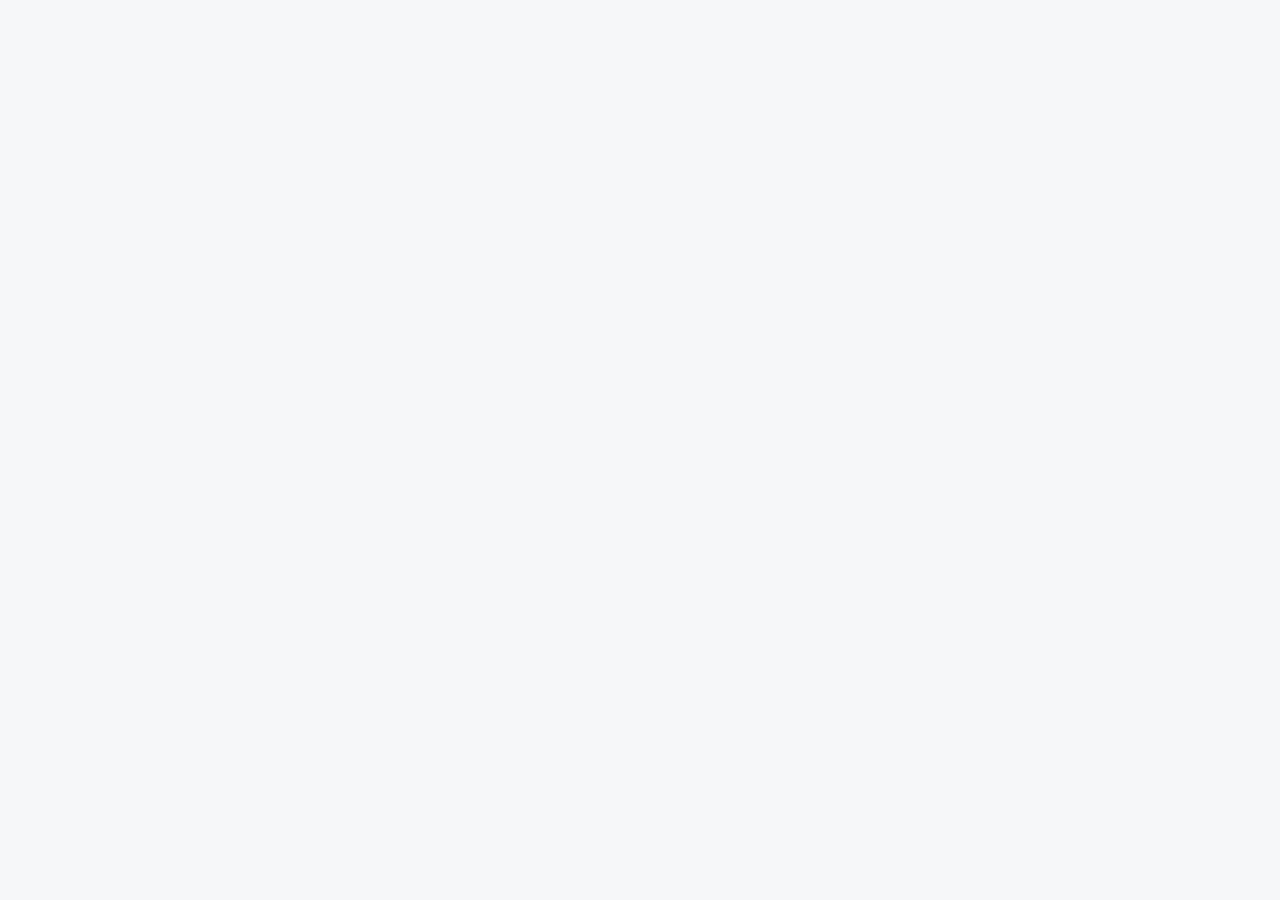
==== index.html @ e3703814 "first commit" ====
<!DOCTYPE html>
<html lang="en">
<head>
<meta charset="UTF-8" />
<meta name="viewport" content="width=device-width, initial-scale=1.0" />
<title>O11Y Command — SRE Control Center</title>
<link rel="preconnect" href="https://fonts.googleapis.com" />
<link rel="preconnect" href="https://fonts.gstatic.com" crossorigin />
<link href="https://fonts.googleapis.com/css2?family=Onest:wght@400;500;600;700;800&family=JetBrains+Mono:wght@400;500;600&display=swap" rel="stylesheet" />
<link rel="stylesheet" href="styles.css" />
</head>
<body>
<div id="root"></div>

<script src="https://unpkg.com/react@18.3.1/umd/react.development.js" integrity="sha384-hD6/rw4ppMLGNu3tX5cjIb+uRZ7UkRJ6BPkLpg4hAu/6onKUg4lLsHAs9EBPT82L" crossorigin="anonymous"></script>
<script src="https://unpkg.com/react-dom@18.3.1/umd/react-dom.development.js" integrity="sha384-u6aeetuaXnQ38mYT8rp6sbXaQe3NL9t+IBXmnYxwkUI2Hw4bsp2Wvmx4yRQF1uAm" crossorigin="anonymous"></script>
<script src="https://unpkg.com/@babel/standalone@7.29.0/babel.min.js" integrity="sha384-m08KidiNqLdpJqLq95G/LEi8Qvjl/xUYll3QILypMoQ65QorJ9Lvtp2RXYGBFj1y" crossorigin="anonymous"></script>

<!-- data (plain global) -->
<script src="data.js"></script>

<!-- primitives -->
<script type="text/babel" src="tweaks-panel.jsx"></script>
<script type="text/babel" src="icons.jsx"></script>
<script type="text/babel" src="components.jsx"></script>
<script type="text/babel" src="ai.jsx"></script>
<script type="text/babel" src="copilot.jsx"></script>
<script type="text/babel" src="rca.jsx"></script>

<!-- screens -->
<script type="text/babel" src="screens/overview.jsx"></script>
<script type="text/babel" src="screens/alerts.jsx"></script>
<script type="text/babel" src="screens/incident.jsx"></script>
<script type="text/babel" src="screens/metrics.jsx"></script>
<script type="text/babel" src="screens/jira.jsx"></script>
<script type="text/babel" src="screens/oncall.jsx"></script>
<script type="text/babel" src="screens/changes.jsx"></script>

<!-- app shell (mounts last) -->
<script type="text/babel" src="app.jsx"></script>
</body>
</html>
---- styles.css ----
/* ============================================================
   O11Y Command — design tokens & base styles
   Modern SaaS · light-first with dark mode · indigo accent
   ============================================================ */

:root {
  /* accent (overridable by tweaks via --accent) — soft/ink derive from it */
  --accent: #6366f1;
  --accent-soft: color-mix(in oklab, var(--accent) 13%, var(--surface));
  --accent-ink: color-mix(in oklab, var(--accent) 68%, var(--ink));

  /* AI — fixed violet identity, independent of accent */
  --ai: oklch(0.56 0.21 300);
  --ai-2: oklch(0.62 0.2 268);
  --ai-soft: color-mix(in oklab, var(--ai) 12%, var(--surface));
  --ai-ink: color-mix(in oklab, var(--ai) 70%, var(--ink));

  /* status */
  --crit: oklch(0.58 0.21 22);
  --crit-soft: oklch(0.95 0.05 22);
  --warn: oklch(0.74 0.15 72);
  --warn-soft: oklch(0.95 0.06 80);
  --ok: oklch(0.64 0.15 152);
  --ok-soft: oklch(0.95 0.05 152);
  --info: oklch(0.62 0.13 240);
  --info-soft: oklch(0.95 0.04 240);

  /* neutrals — cool off-white */
  --bg: oklch(0.975 0.003 270);
  --surface: oklch(1 0 0);
  --surface-2: oklch(0.985 0.003 270);
  --elevated: oklch(1 0 0);
  --border: oklch(0.92 0.004 270);
  --border-strong: oklch(0.86 0.006 270);
  --ink: oklch(0.24 0.012 270);
  --ink-2: oklch(0.44 0.012 270);
  --ink-3: oklch(0.6 0.01 270);
  --ink-faint: oklch(0.72 0.008 270);

  --shadow-sm: 0 1px 2px oklch(0.4 0.02 270 / 0.06);
  --shadow-md: 0 4px 16px oklch(0.4 0.02 270 / 0.08), 0 1px 3px oklch(0.4 0.02 270 / 0.06);
  --shadow-lg: 0 12px 40px oklch(0.4 0.02 270 / 0.12), 0 2px 8px oklch(0.4 0.02 270 / 0.06);

  --r-sm: 8px;
  --r-md: 12px;
  --r-lg: 16px;
  --r-xl: 22px;

  --pad: 20px;
  --gap: 18px;
  --font: 'Onest', system-ui, sans-serif;
  --mono: 'JetBrains Mono', ui-monospace, monospace;
}

[data-theme='dark'] {
  --ai: oklch(0.72 0.17 300);
  --ai-2: oklch(0.74 0.15 268);
  --crit: oklch(0.68 0.19 22);
  --crit-soft: oklch(0.34 0.1 22);
  --warn: oklch(0.78 0.14 75);
  --warn-soft: oklch(0.36 0.08 75);
  --ok: oklch(0.72 0.14 155);
  --ok-soft: oklch(0.32 0.07 155);
  --info: oklch(0.7 0.12 240);
  --info-soft: oklch(0.32 0.07 240);

  --bg: oklch(0.18 0.012 270);
  --surface: oklch(0.22 0.013 270);
  --surface-2: oklch(0.2 0.012 270);
  --elevated: oklch(0.25 0.014 270);
  --border: oklch(0.3 0.012 270);
  --border-strong: oklch(0.38 0.014 270);
  --ink: oklch(0.95 0.006 270);
  --ink-2: oklch(0.78 0.01 270);
  --ink-3: oklch(0.64 0.012 270);
  --ink-faint: oklch(0.52 0.012 270);

  --shadow-sm: 0 1px 2px oklch(0 0 0 / 0.3);
  --shadow-md: 0 4px 16px oklch(0 0 0 / 0.35), 0 1px 3px oklch(0 0 0 / 0.3);
  --shadow-lg: 0 14px 44px oklch(0 0 0 / 0.5), 0 2px 8px oklch(0 0 0 / 0.4);
}

[data-density='compact'] {
  --pad: 14px;
  --gap: 12px;
}

* { box-sizing: border-box; }
html, body { margin: 0; height: 100%; }
body {
  font-family: var(--font);
  background: var(--bg);
  color: var(--ink);
  -webkit-font-smoothing: antialiased;
  text-rendering: optimizeLegibility;
}
#root { height: 100vh; }

::selection { background: var(--accent-soft); }

/* scrollbars */
::-webkit-scrollbar { width: 10px; height: 10px; }
::-webkit-scrollbar-thumb { background: var(--border-strong); border-radius: 99px; border: 2px solid var(--bg); }
::-webkit-scrollbar-thumb:hover { background: var(--ink-faint); }
::-webkit-scrollbar-track { background: transparent; }

/* ---------- App shell ---------- */
.app {
  display: grid;
  grid-template-columns: 240px 1fr;
  height: 100vh;
  overflow: hidden;
}
[data-density='compact'] .app { grid-template-columns: 220px 1fr; }

.sidebar {
  background: var(--surface);
  border-right: 1px solid var(--border);
  display: flex;
  flex-direction: column;
  min-height: 0;
}
.brand {
  display: flex; align-items: center; gap: 11px;
  padding: 20px 18px 16px;
}
.brand-mark {
  width: 34px; height: 34px; border-radius: 10px;
  background: linear-gradient(140deg, var(--accent), oklch(0.6 0.2 320));
  display: grid; place-items: center; color: #fff; flex: none;
  box-shadow: var(--shadow-sm);
}
.brand-mark svg { width: 19px; height: 19px; }
.brand-name { font-weight: 700; font-size: 15px; letter-spacing: -0.01em; line-height: 1; }
.brand-sub { font-size: 11px; color: var(--ink-3); margin-top: 3px; font-family: var(--mono); }

.nav { padding: 6px 12px; display: flex; flex-direction: column; gap: 2px; overflow-y: auto; flex: 1; min-height: 0; }
.nav-label { font-size: 10.5px; font-weight: 600; text-transform: uppercase; letter-spacing: 0.08em; color: var(--ink-faint); padding: 14px 10px 6px; }
.nav-item {
  display: flex; align-items: center; gap: 11px;
  padding: 9px 10px; border-radius: 9px; cursor: pointer;
  color: var(--ink-2); font-size: 13.5px; font-weight: 500;
  border: none; background: none; width: 100%; text-align: left;
  transition: background .12s, color .12s;
}
.nav-item svg { width: 17px; height: 17px; flex: none; }
.nav-item:hover { background: var(--surface-2); color: var(--ink); }
.nav-item.active { background: var(--accent-soft); color: var(--accent-ink); font-weight: 600; }
.nav-item .count {
  margin-left: auto; font-size: 11px; font-family: var(--mono);
  background: var(--surface-2); color: var(--ink-3);
  padding: 1px 7px; border-radius: 99px; border: 1px solid var(--border);
}
.nav-item.active .count { background: var(--surface); color: var(--accent-ink); border-color: transparent; }
.nav-item .count.crit { background: var(--crit-soft); color: var(--crit); border-color: transparent; }

.sidebar-foot { border-top: 1px solid var(--border); padding: 12px; }
.oncall-chip {
  display: flex; align-items: center; gap: 10px; padding: 10px; border-radius: var(--r-md);
  background: var(--surface-2); border: 1px solid var(--border);
}
.oncall-chip .lbl { font-size: 10px; color: var(--ink-3); text-transform: uppercase; letter-spacing: .06em; font-weight: 600; }
.oncall-chip .nm { font-size: 12.5px; font-weight: 600; margin-top: 1px; }

/* ---------- Main ---------- */
.main { display: flex; flex-direction: column; min-width: 0; min-height: 0; }
.topbar {
  height: 60px; flex: none; border-bottom: 1px solid var(--border);
  background: color-mix(in oklab, var(--surface) 80%, transparent);
  backdrop-filter: blur(8px);
  display: flex; align-items: center; gap: 14px; padding: 0 22px;
}
.page-title { font-size: 16px; font-weight: 700; letter-spacing: -0.01em; }
.page-sub { font-size: 12px; color: var(--ink-3); margin-top: 1px; }
.search {
  display: flex; align-items: center; gap: 8px; flex: 1; max-width: 380px;
  background: var(--surface-2); border: 1px solid var(--border); border-radius: 10px;
  padding: 8px 12px; color: var(--ink-3); font-size: 13px;
}
.search svg { width: 15px; height: 15px; }
.search input { border: none; background: none; outline: none; font-family: var(--font); font-size: 13px; color: var(--ink); flex: 1; }
.topbar-actions { display: flex; align-items: center; gap: 8px; margin-left: auto; }
.icon-btn {
  width: 36px; height: 36px; border-radius: 10px; border: 1px solid var(--border);
  background: var(--surface); color: var(--ink-2); display: grid; place-items: center; cursor: pointer;
  position: relative; transition: background .12s, border-color .12s;
}
.icon-btn:hover { background: var(--surface-2); color: var(--ink); }
.icon-btn svg { width: 17px; height: 17px; }
.icon-btn .dot { position: absolute; top: 7px; right: 8px; width: 7px; height: 7px; border-radius: 99px; background: var(--crit); border: 2px solid var(--surface); }
.env-pill {
  display: flex; align-items: center; gap: 7px; font-size: 12.5px; font-weight: 600;
  background: var(--surface); border: 1px solid var(--border); border-radius: 10px; padding: 8px 12px; cursor: pointer; color: var(--ink-2);
}
.env-pill svg { width: 14px; height: 14px; }

.content { flex: 1; overflow-y: auto; padding: 22px; min-height: 0; }
[data-density='compact'] .content { padding: 16px; }

/* ---------- Generic primitives ---------- */
.card {
  background: var(--surface); border: 1px solid var(--border);
  border-radius: var(--r-lg); box-shadow: var(--shadow-sm);
}
.card-h { display: flex; align-items: center; gap: 10px; padding: var(--pad) var(--pad) 0; }
.card-h h3 { margin: 0; font-size: 14px; font-weight: 700; letter-spacing: -0.01em; }
.card-h .sub { font-size: 12px; color: var(--ink-3); }
.card-h .src { margin-left: auto; font-size: 11px; font-family: var(--mono); color: var(--ink-faint); display: flex; align-items: center; gap: 6px; }
.card-b { padding: var(--pad); }

.badge {
  display: inline-flex; align-items: center; gap: 5px; font-size: 11px; font-weight: 600;
  padding: 3px 9px; border-radius: 99px; line-height: 1.4; white-space: nowrap;
}
.badge.crit { background: var(--crit-soft); color: var(--crit); }
.badge.warn { background: var(--warn-soft); color: oklch(0.5 0.12 60); }
.badge.ok { background: var(--ok-soft); color: var(--ok); }
.badge.info { background: var(--info-soft); color: var(--info); }
.badge.accent { background: var(--accent-soft); color: var(--accent-ink); }
.badge.neutral { background: var(--surface-2); color: var(--ink-3); border: 1px solid var(--border); }
[data-theme='dark'] .badge.warn { color: var(--warn); }

.dot { width: 8px; height: 8px; border-radius: 99px; flex: none; }
.dot.crit { background: var(--crit); }
.dot.degraded, .dot.warn { background: var(--warn); }
.dot.healthy, .dot.ok { background: var(--ok); }
.dot.info { background: var(--info); }
.pulse { box-shadow: 0 0 0 0 currentColor; animation: pulse 1.8s infinite; }
@keyframes pulse { 0% { box-shadow: 0 0 0 0 color-mix(in oklab, currentColor 50%, transparent); } 70% { box-shadow: 0 0 0 7px transparent; } 100% { box-shadow: 0 0 0 0 transparent; } }

.avatar {
  width: 30px; height: 30px; border-radius: 99px; display: grid; place-items: center;
  color: #fff; font-size: 11px; font-weight: 700; flex: none; font-family: var(--font);
  box-shadow: inset 0 0 0 1.5px oklch(1 0 0 / 0.18);
}
.avatar.sm { width: 24px; height: 24px; font-size: 9.5px; }
.avatar.lg { width: 40px; height: 40px; font-size: 14px; }
.avatar-stack { display: flex; }
.avatar-stack .avatar { margin-left: -8px; box-shadow: 0 0 0 2px var(--surface); }
.avatar-stack .avatar:first-child { margin-left: 0; }

.btn {
  display: inline-flex; align-items: center; gap: 7px; font-family: var(--font);
  font-size: 13px; font-weight: 600; padding: 8px 14px; border-radius: 10px; cursor: pointer;
  border: 1px solid var(--border); background: var(--surface); color: var(--ink);
  transition: background .12s, border-color .12s, transform .05s;
}
.btn:hover { background: var(--surface-2); }
.btn:active { transform: translateY(1px); }
.btn svg { width: 15px; height: 15px; }
.btn.primary { background: var(--accent); border-color: transparent; color: #fff; box-shadow: var(--shadow-sm); }
.btn.primary:hover { filter: brightness(1.05); background: var(--accent); }
.btn.danger { background: var(--crit); border-color: transparent; color: #fff; }
.btn.ghost { background: none; border-color: transparent; color: var(--ink-2); }
.btn.ghost:hover { background: var(--surface-2); }
.btn.sm { padding: 5px 10px; font-size: 12px; }

.mono { font-family: var(--mono); }
.tnum { font-variant-numeric: tabular-nums; font-family: var(--mono); }

/* grids */
.grid { display: grid; gap: var(--gap); }
.row { display: flex; align-items: center; gap: 10px; }

/* fade-in on screen mount — safe if animations are frozen (base state is visible) */
.screen { animation: fade .35s ease both; }
@keyframes fade { from { transform: translateY(7px); } to { transform: none; } }
@media (prefers-reduced-motion: reduce) { .screen { animation: none; } }

/* sparkline + chart helpers */
.spark { display: block; width: 100%; }

/* tooltip-ish */
.kbd { font-family: var(--mono); font-size: 11px; background: var(--surface-2); border: 1px solid var(--border); border-bottom-width: 2px; border-radius: 5px; padding: 1px 5px; color: var(--ink-3); }

/* list rows */
.lrow { display: flex; align-items: center; gap: 12px; padding: 12px var(--pad); border-top: 1px solid var(--border); }
.lrow:hover { background: var(--surface-2); }
.lrow.click { cursor: pointer; }

/* segmented control */
.seg { display: inline-flex; background: var(--surface-2); border: 1px solid var(--border); border-radius: 10px; padding: 3px; gap: 2px; }
.seg button { border: none; background: none; font-family: var(--font); font-size: 12.5px; font-weight: 600; color: var(--ink-3); padding: 5px 12px; border-radius: 7px; cursor: pointer; }
.seg button.on { background: var(--surface); color: var(--ink); box-shadow: var(--shadow-sm); }

/* big stat */
.stat-v { font-size: 28px; font-weight: 700; letter-spacing: -0.02em; line-height: 1; font-variant-numeric: tabular-nums; }
.stat-l { font-size: 12px; color: var(--ink-3); font-weight: 500; }

/* service tile */
.svc-tile {
  text-align: left; border: 1px solid var(--border); background: var(--surface-2);
  border-radius: var(--r-md); padding: 11px 12px; cursor: pointer; font-family: var(--font);
  transition: border-color .12s, background .12s, transform .05s;
}
.svc-tile:hover { border-color: var(--border-strong); background: var(--surface); }
.svc-tile:active { transform: translateY(1px); }

/* topology nodes */
.topo-node {
  position: absolute; transform: translate(-50%, -50%);
  background: var(--surface); border: 1.5px solid var(--border); border-radius: 12px;
  padding: 8px 12px; box-shadow: var(--shadow-sm); cursor: pointer; min-width: 96px;
  transition: border-color .12s, box-shadow .12s, transform .1s;
}
.topo-node:hover { box-shadow: var(--shadow-md); z-index: 5; }
.topo-node.sel { border-color: var(--accent); box-shadow: 0 0 0 3px var(--accent-soft); z-index: 6; }
.topo-node.s-critical { border-color: color-mix(in oklab, var(--crit) 55%, var(--border)); }
.topo-node.s-degraded { border-color: color-mix(in oklab, var(--warn) 55%, var(--border)); }

/* calendar cells */
.cal-grid { display: grid; grid-template-columns: repeat(7, 1fr); gap: 1px; background: var(--border); border: 1px solid var(--border); border-radius: var(--r-md); overflow: hidden; }
.cal-cell { background: var(--surface); min-height: 132px; padding: 8px; display: flex; flex-direction: column; gap: 5px; }
.cal-cell .num { font-size: 12px; font-weight: 600; color: var(--ink-3); }
.cal-cell.today { background: var(--accent-soft); }
.cal-cell.today .num { color: var(--accent-ink); }
.chg-pill { font-size: 10.5px; padding: 4px 7px; border-radius: 7px; cursor: pointer; line-height: 1.25; border-left: 3px solid; background: var(--surface-2); overflow: hidden; }
.chg-pill:hover { filter: brightness(0.98); }

/* rotation timeline */
.rot-cell { padding: 8px; border-radius: var(--r-sm); display: flex; align-items: center; gap: 7px; font-size: 12px; font-weight: 600; }

/* tabs */
.tabs { display: flex; gap: 2px; border-bottom: 1px solid var(--border); }
.tab { padding: 10px 14px; font-size: 13px; font-weight: 600; color: var(--ink-3); cursor: pointer; border: none; background: none; font-family: var(--font); border-bottom: 2px solid transparent; margin-bottom: -1px; }
.tab.on { color: var(--accent-ink); border-bottom-color: var(--accent); }
.tab:hover:not(.on) { color: var(--ink); }

/* timeline */
.tl-item { display: flex; gap: 12px; padding-bottom: 16px; position: relative; }
.tl-item:before { content: ''; position: absolute; left: 13px; top: 26px; bottom: -2px; width: 2px; background: var(--border); }
.tl-item:last-child:before { display: none; }
.tl-dot { width: 28px; height: 28px; border-radius: 99px; flex: none; display: grid; place-items: center; z-index: 1; border: 2px solid var(--surface); }

/* ============ AI / Copilot ============ */
.ai-grad { background: linear-gradient(135deg, var(--ai), var(--ai-2)); }
.ai-chip {
  display: inline-flex; align-items: center; gap: 6px; font-size: 11px; font-weight: 600;
  color: var(--ai-ink); background: var(--ai-soft); padding: 3px 9px; border-radius: 99px;
}
.ai-mark { width: 28px; height: 28px; border-radius: 9px; flex: none; display: grid; place-items: center; color: #fff; }

/* topbar AI button */
.ai-btn {
  display: inline-flex; align-items: center; gap: 8px; font-family: var(--font); font-size: 13px; font-weight: 600;
  padding: 8px 13px; border-radius: 10px; cursor: pointer; color: #fff; border: none;
  background: linear-gradient(135deg, var(--ai), var(--ai-2)); box-shadow: var(--shadow-sm);
  transition: filter .12s, transform .05s;
}
.ai-btn:hover { filter: brightness(1.06); }
.ai-btn:active { transform: translateY(1px); }
.ai-btn svg { width: 16px; height: 16px; }

/* insight card */
.insight {
  border: 1px solid var(--border); border-radius: var(--r-md); padding: 14px; background: var(--surface);
  display: flex; flex-direction: column; gap: 10px; position: relative; overflow: hidden;
  transition: border-color .12s, box-shadow .12s;
}
.insight:hover { border-color: color-mix(in oklab, var(--ai) 40%, var(--border)); box-shadow: var(--shadow-sm); }
.insight:before { content: ''; position: absolute; left: 0; top: 0; bottom: 0; width: 3px; background: linear-gradient(var(--ai), var(--ai-2)); }
.conf-bar { height: 4px; border-radius: 99px; background: var(--surface-2); overflow: hidden; flex: 1; }
.conf-bar > span { display: block; height: 100%; background: linear-gradient(90deg, var(--ai-2), var(--ai)); border-radius: 99px; }

/* copilot drawer */
.cp-overlay { position: fixed; inset: 0; background: oklch(0.2 0.02 270 / 0.32); backdrop-filter: blur(2px); z-index: 80; opacity: 0; animation: cpfade .2s ease forwards; }
@keyframes cpfade { to { opacity: 1; } }
.cp-drawer {
  position: fixed; top: 0; right: 0; bottom: 0; width: 436px; max-width: 92vw; z-index: 81;
  background: var(--surface); border-left: 1px solid var(--border); box-shadow: var(--shadow-lg);
  display: flex; flex-direction: column; transform: translateX(20px); opacity: 0; animation: cpslide .26s cubic-bezier(.2,.8,.2,1) forwards;
}
@keyframes cpslide { to { transform: none; opacity: 1; } }
.cp-head { padding: 16px 18px; border-bottom: 1px solid var(--border); display: flex; align-items: center; gap: 11px; }
.cp-body { flex: 1; overflow-y: auto; padding: 18px; display: flex; flex-direction: column; gap: 14px; }
.cp-foot { border-top: 1px solid var(--border); padding: 14px; display: flex; flex-direction: column; gap: 10px; }

.cp-input {
  display: flex; align-items: flex-end; gap: 8px; border: 1px solid var(--border); border-radius: var(--r-md);
  padding: 8px 8px 8px 12px; background: var(--surface-2); transition: border-color .12s;
}
.cp-input:focus-within { border-color: var(--ai); }
.cp-input textarea { flex: 1; border: none; background: none; outline: none; resize: none; font-family: var(--font); font-size: 13.5px; color: var(--ink); max-height: 120px; line-height: 1.45; }
.cp-send { width: 34px; height: 34px; border-radius: 9px; border: none; cursor: pointer; color: #fff; display: grid; place-items: center; flex: none; background: linear-gradient(135deg, var(--ai), var(--ai-2)); }
.cp-send:disabled { opacity: .4; cursor: default; }

.cp-prompt { text-align: left; border: 1px solid var(--border); background: var(--surface); border-radius: 99px; padding: 7px 13px; font-size: 12.5px; font-weight: 500; color: var(--ink-2); cursor: pointer; font-family: var(--font); transition: border-color .12s, color .12s; }
.cp-prompt:hover { border-color: var(--ai); color: var(--ai-ink); }

.msg { display: flex; gap: 10px; }
.msg-av { width: 28px; height: 28px; border-radius: 9px; flex: none; display: grid; place-items: center; color: #fff; }
.bubble { font-size: 13.5px; line-height: 1.5; color: var(--ink); border-radius: var(--r-md); padding: 11px 13px; max-width: 100%; }
.bubble.ai { background: var(--ai-soft); border: 1px solid color-mix(in oklab, var(--ai) 18%, var(--border)); }
.bubble.user { background: var(--accent); color: #fff; }
.msg.me { flex-direction: row-reverse; }
.msg.me .msg-av { background: var(--accent); }
.bubble p { margin: 0 0 8px; }
.bubble p:last-child { margin: 0; }
.bubble ul { margin: 4px 0; padding-left: 18px; }
.bubble li { margin: 3px 0; }
.bubble strong { font-weight: 700; }

.typing { display: inline-flex; gap: 4px; padding: 4px 2px; }
.typing i { width: 6px; height: 6px; border-radius: 99px; background: var(--ai); display: block; animation: blink 1.2s infinite both; }
.typing i:nth-child(2) { animation-delay: .2s; }
.typing i:nth-child(3) { animation-delay: .4s; }
@keyframes blink { 0%, 60%, 100% { opacity: .25; transform: translateY(0); } 30% { opacity: 1; transform: translateY(-2px); } }

/* ============ RCA / postmortem modal ============ */
.rca-overlay { position: fixed; inset: 0; background: oklch(0.2 0.02 270 / 0.42); backdrop-filter: blur(3px); z-index: 90; display: grid; place-items: center; padding: 28px; opacity: 0; animation: cpfade .2s ease forwards; }
.rca-modal {
  width: 780px; max-width: 100%; max-height: 92vh; background: var(--surface);
  border: 1px solid var(--border); border-radius: var(--r-lg); box-shadow: var(--shadow-lg);
  display: flex; flex-direction: column; overflow: hidden; transform: translateY(10px) scale(.99); opacity: 0;
  animation: rcain .28s cubic-bezier(.2,.8,.2,1) forwards;
}
@keyframes rcain { to { transform: none; opacity: 1; } }
.rca-head { padding: 16px 22px; border-bottom: 1px solid var(--border); display: flex; align-items: center; gap: 12px; }
.rca-body { flex: 1; overflow-y: auto; padding: 26px 30px; }
.rca-foot { border-top: 1px solid var(--border); padding: 14px 22px; display: flex; gap: 10px; align-items: center; background: var(--surface-2); }

.rca-doc { max-width: 660px; margin: 0 auto; }
.rca-title { font-size: 23px; font-weight: 800; letter-spacing: -0.02em; line-height: 1.2; }
.rca-meta { display: grid; grid-template-columns: repeat(2, 1fr); gap: 12px 22px; margin: 18px 0 24px; padding: 16px; border: 1px solid var(--border); border-radius: var(--r-md); background: var(--surface-2); }
.rca-meta .k { font-size: 10.5px; text-transform: uppercase; letter-spacing: .06em; color: var(--ink-faint); font-weight: 700; margin-bottom: 3px; }
.rca-meta .v { font-size: 13px; font-weight: 600; }
.rca-sec { margin-top: 26px; }
.rca-sec h4 { margin: 0 0 12px; font-size: 12px; font-weight: 700; text-transform: uppercase; letter-spacing: .07em; color: var(--ink-3); display: flex; align-items: center; gap: 8px; }
.rca-sec h4:before { content: ''; width: 3px; height: 14px; border-radius: 9px; background: var(--ai); }
.rca-sec p { margin: 0; font-size: 14px; line-height: 1.6; color: var(--ink); }
.rca-sec ul { margin: 0; padding-left: 0; list-style: none; display: flex; flex-direction: column; gap: 9px; }
.rca-sec ul li { font-size: 13.5px; line-height: 1.5; color: var(--ink); display: flex; gap: 10px; }
.rca-sec ul li:before { content: ''; width: 6px; height: 6px; border-radius: 99px; background: var(--ai); margin-top: 7px; flex: none; }
.rca-tl { display: flex; flex-direction: column; gap: 0; }
.rca-tl-row { display: flex; gap: 14px; font-size: 13px; padding: 7px 0; border-bottom: 1px dashed var(--border); }
.rca-tl-row:last-child { border-bottom: none; }
.rca-tl-row .t { font-family: var(--mono); font-size: 12px; color: var(--ai-ink); font-weight: 600; width: 52px; flex: none; }
.rca-ai-table { width: 100%; border-collapse: collapse; }
.rca-ai-table th { text-align: left; font-size: 10.5px; text-transform: uppercase; letter-spacing: .05em; color: var(--ink-faint); font-weight: 700; padding: 0 10px 8px 0; }
.rca-ai-table td { font-size: 13px; padding: 9px 10px 9px 0; border-top: 1px solid var(--border); vertical-align: top; }

/* ============ Jira board ============ */
.board { display: grid; grid-template-columns: repeat(4, minmax(0, 1fr)); gap: 14px; align-items: start; }
.board-col { background: var(--surface-2); border: 1px solid var(--border); border-radius: var(--r-lg); display: flex; flex-direction: column; min-height: 120px; }
.board-col-h { display: flex; align-items: center; gap: 8px; padding: 13px 14px 11px; }
.board-col-h .nm { font-size: 12px; font-weight: 700; text-transform: uppercase; letter-spacing: .05em; color: var(--ink-3); }
.board-col-h .ct { font-family: var(--mono); font-size: 11px; color: var(--ink-faint); background: var(--surface); border: 1px solid var(--border); border-radius: 99px; padding: 1px 7px; }
.board-col-b { padding: 0 10px 10px; display: flex; flex-direction: column; gap: 9px; }
.jcard {
  background: var(--surface); border: 1px solid var(--border); border-radius: var(--r-md); padding: 12px;
  display: flex; flex-direction: column; gap: 10px; cursor: pointer; text-align: left; font-family: var(--font);
  box-shadow: var(--shadow-sm); transition: border-color .12s, box-shadow .12s, transform .05s; width: 100%;
  border-left: 3px solid var(--type-c, var(--accent));
}
.jcard:hover { box-shadow: var(--shadow-md); border-color: var(--border-strong); }
.jcard:active { transform: translateY(1px); }
.jcard .ttl { font-size: 13px; font-weight: 600; line-height: 1.35; color: var(--ink); }
.jcard .ft { display: flex; align-items: center; gap: 8px; }
.jcard .key { font-family: var(--mono); font-size: 11px; font-weight: 600; color: var(--ink-3); }
.jlabel { font-size: 10px; font-weight: 600; padding: 2px 7px; border-radius: 5px; background: var(--surface-2); border: 1px solid var(--border); color: var(--ink-3); }
.col-done .jcard { opacity: .82; }
.col-done .jcard .ttl { text-decoration: none; color: var(--ink-2); }
.prio { display: inline-flex; }
.prio svg { width: 13px; height: 13px; }
.epic-bar { height: 7px; border-radius: 99px; background: var(--surface-2); overflow: hidden; }
.epic-bar > span { display: block; height: 100%; border-radius: 99px; }
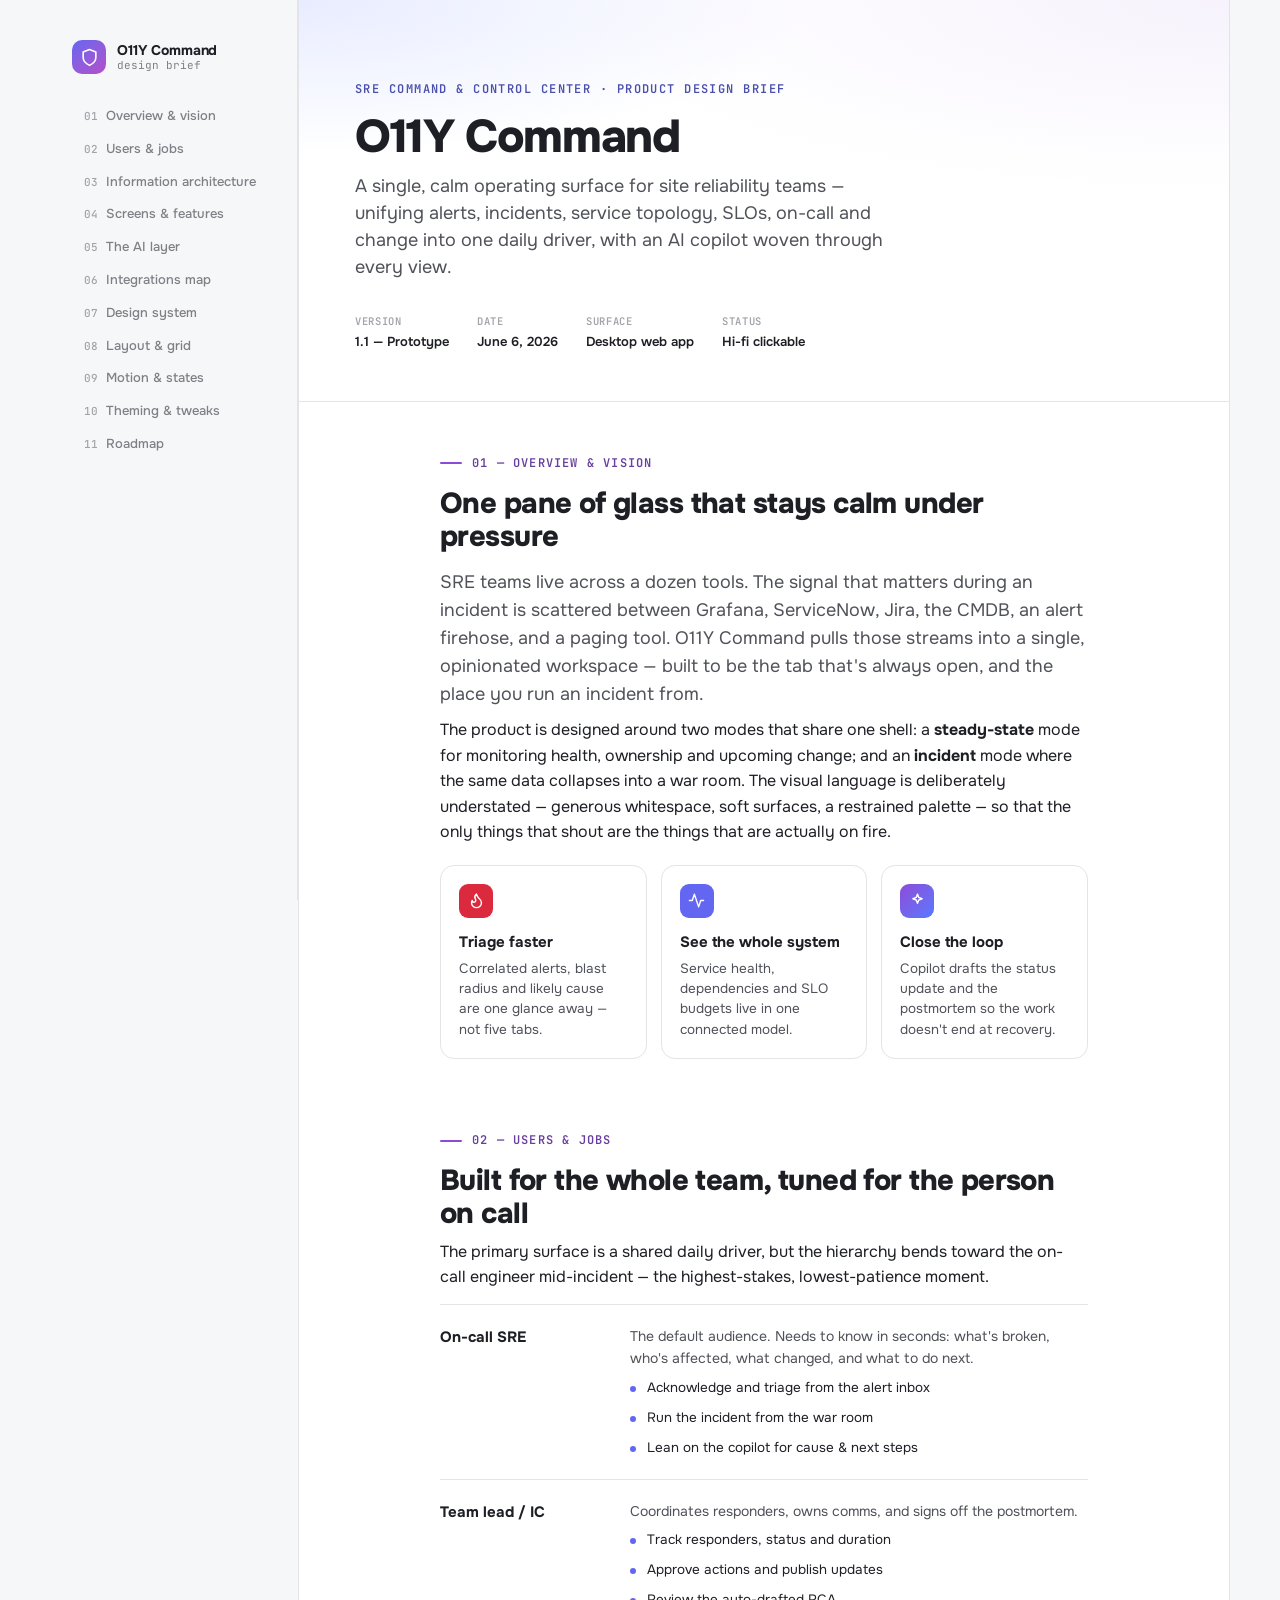
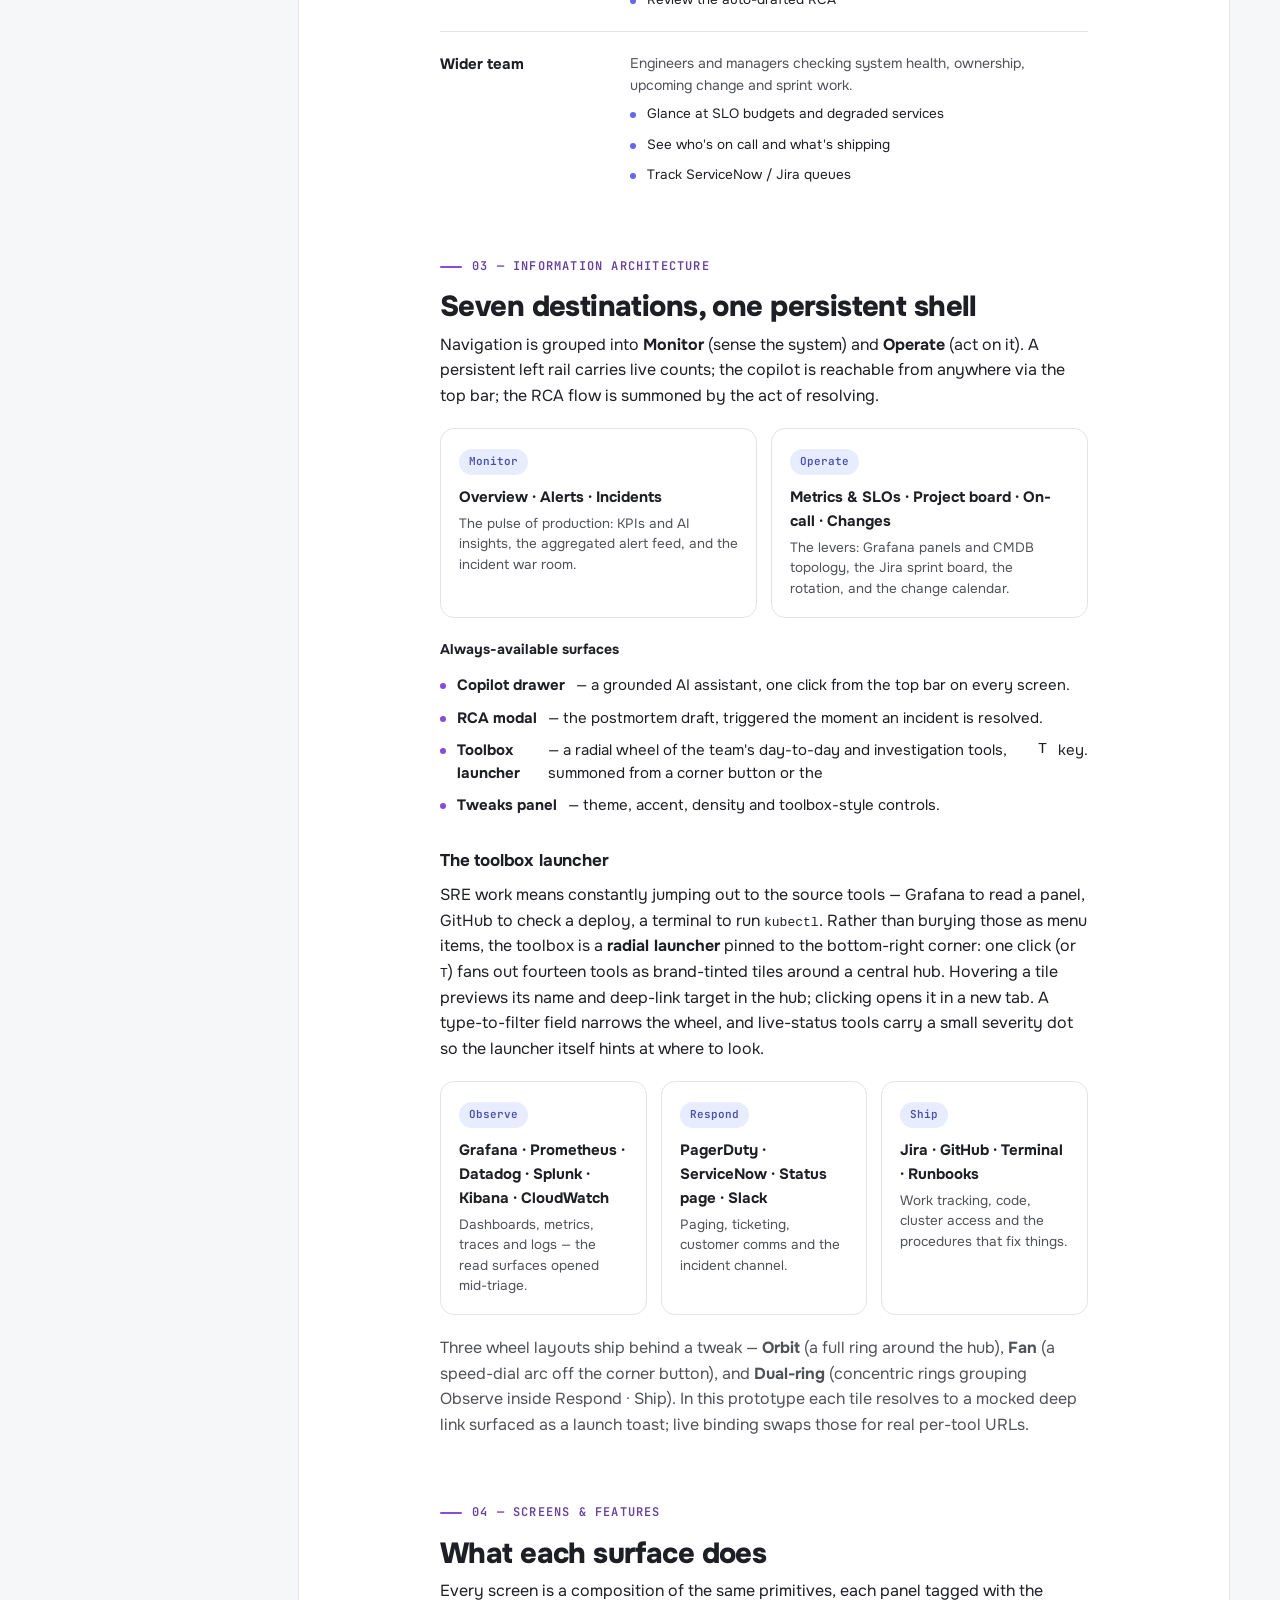
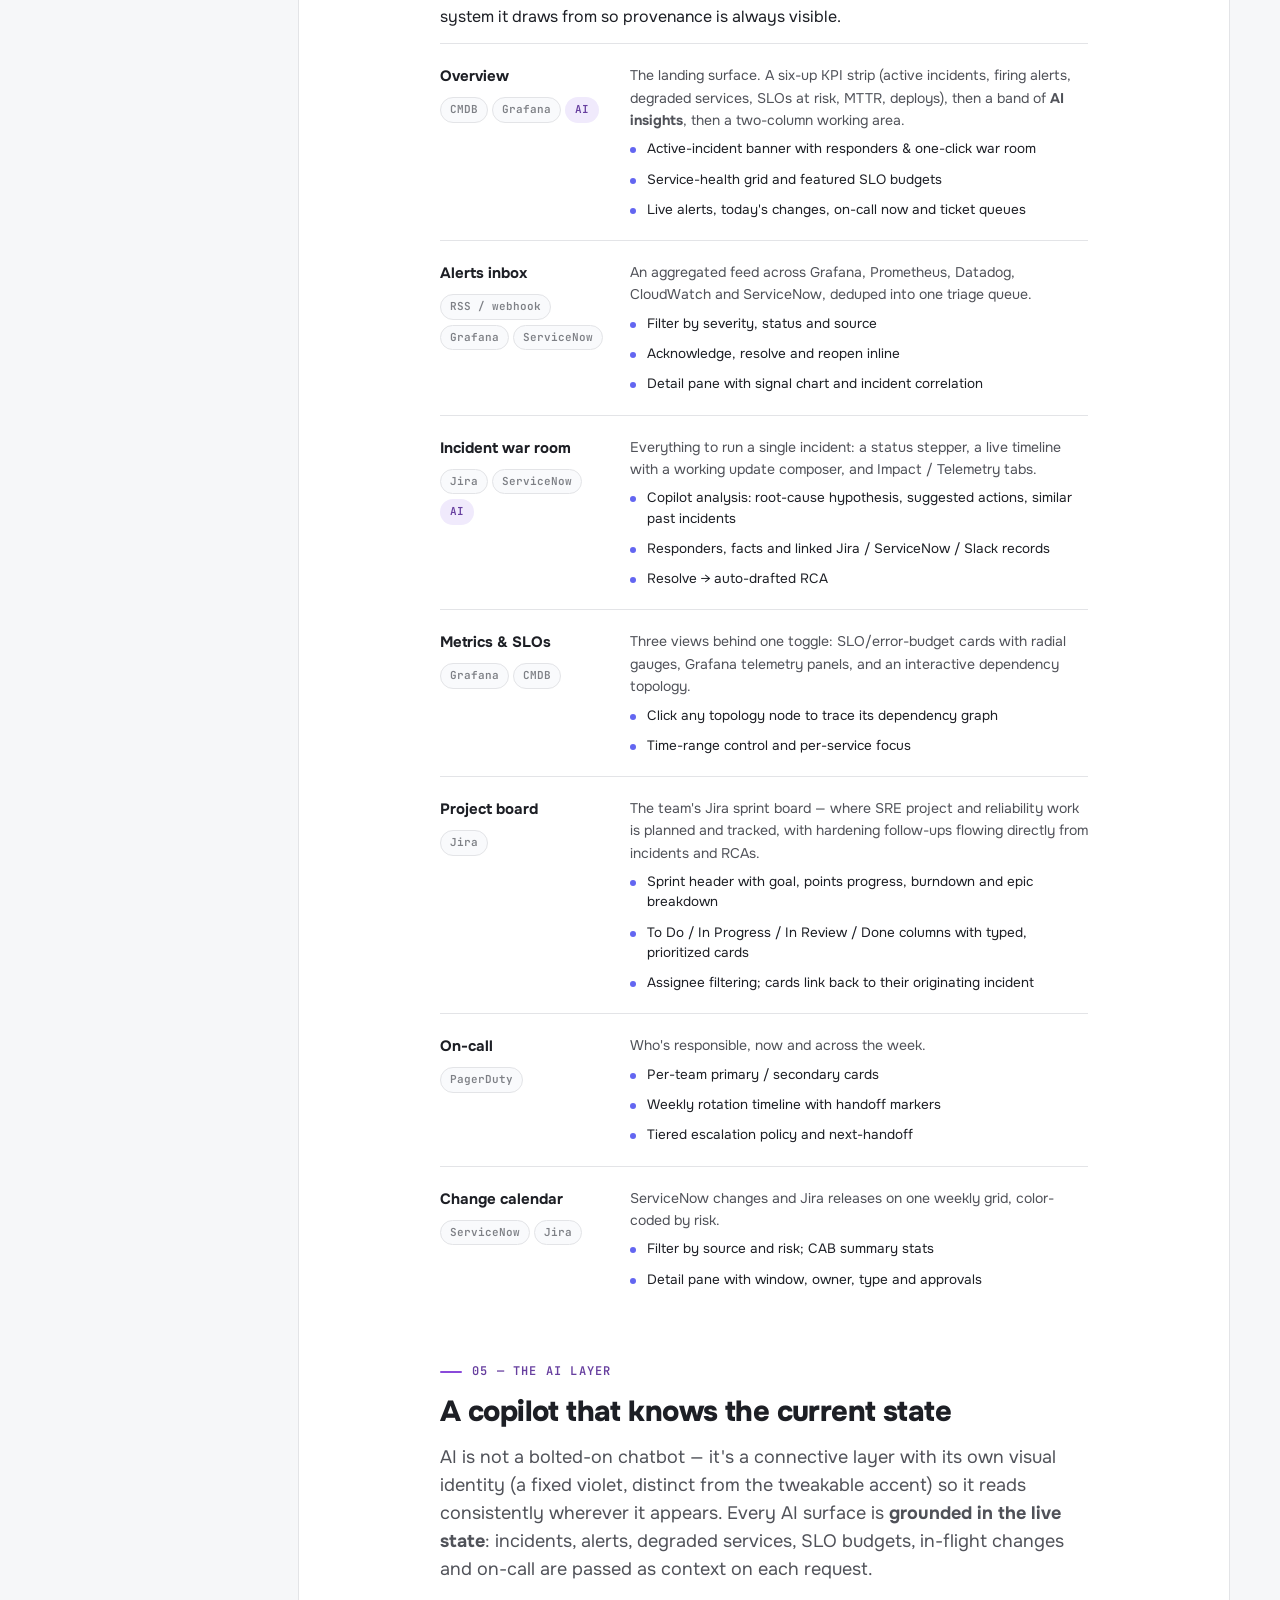
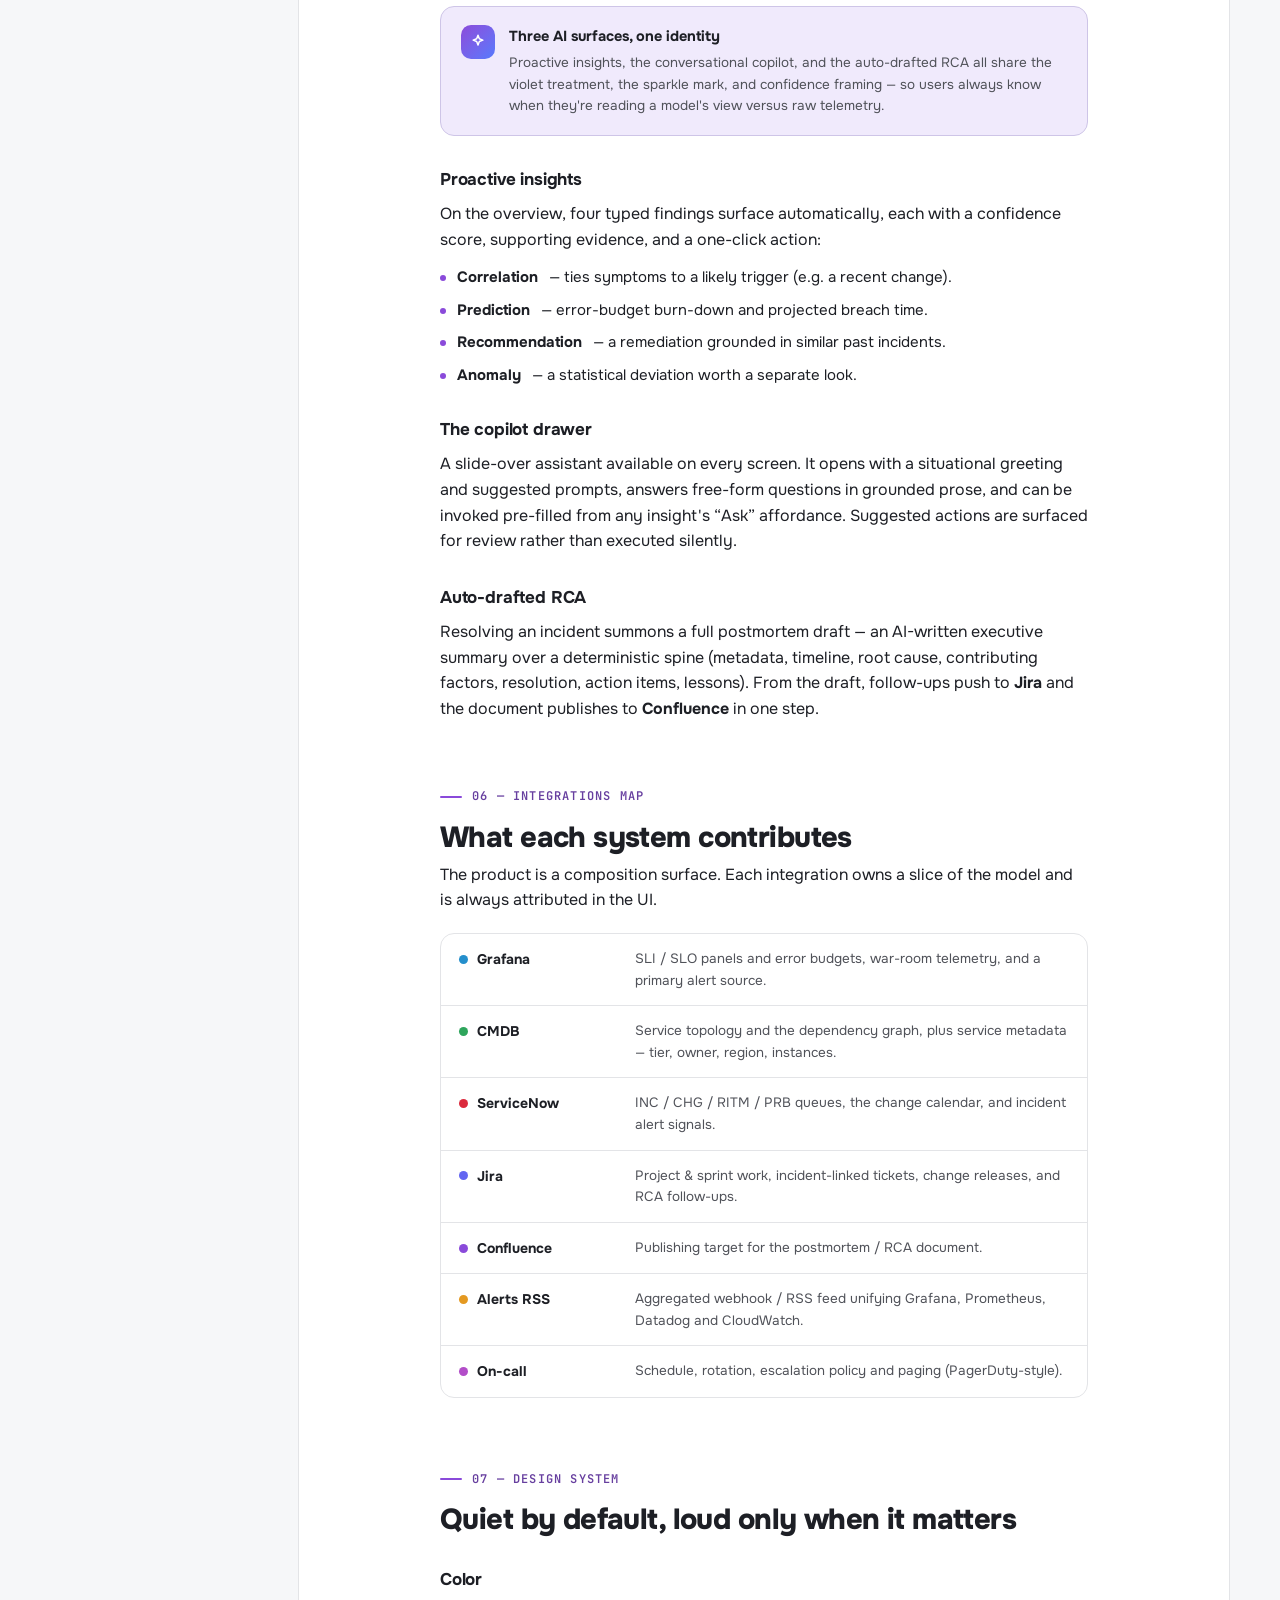
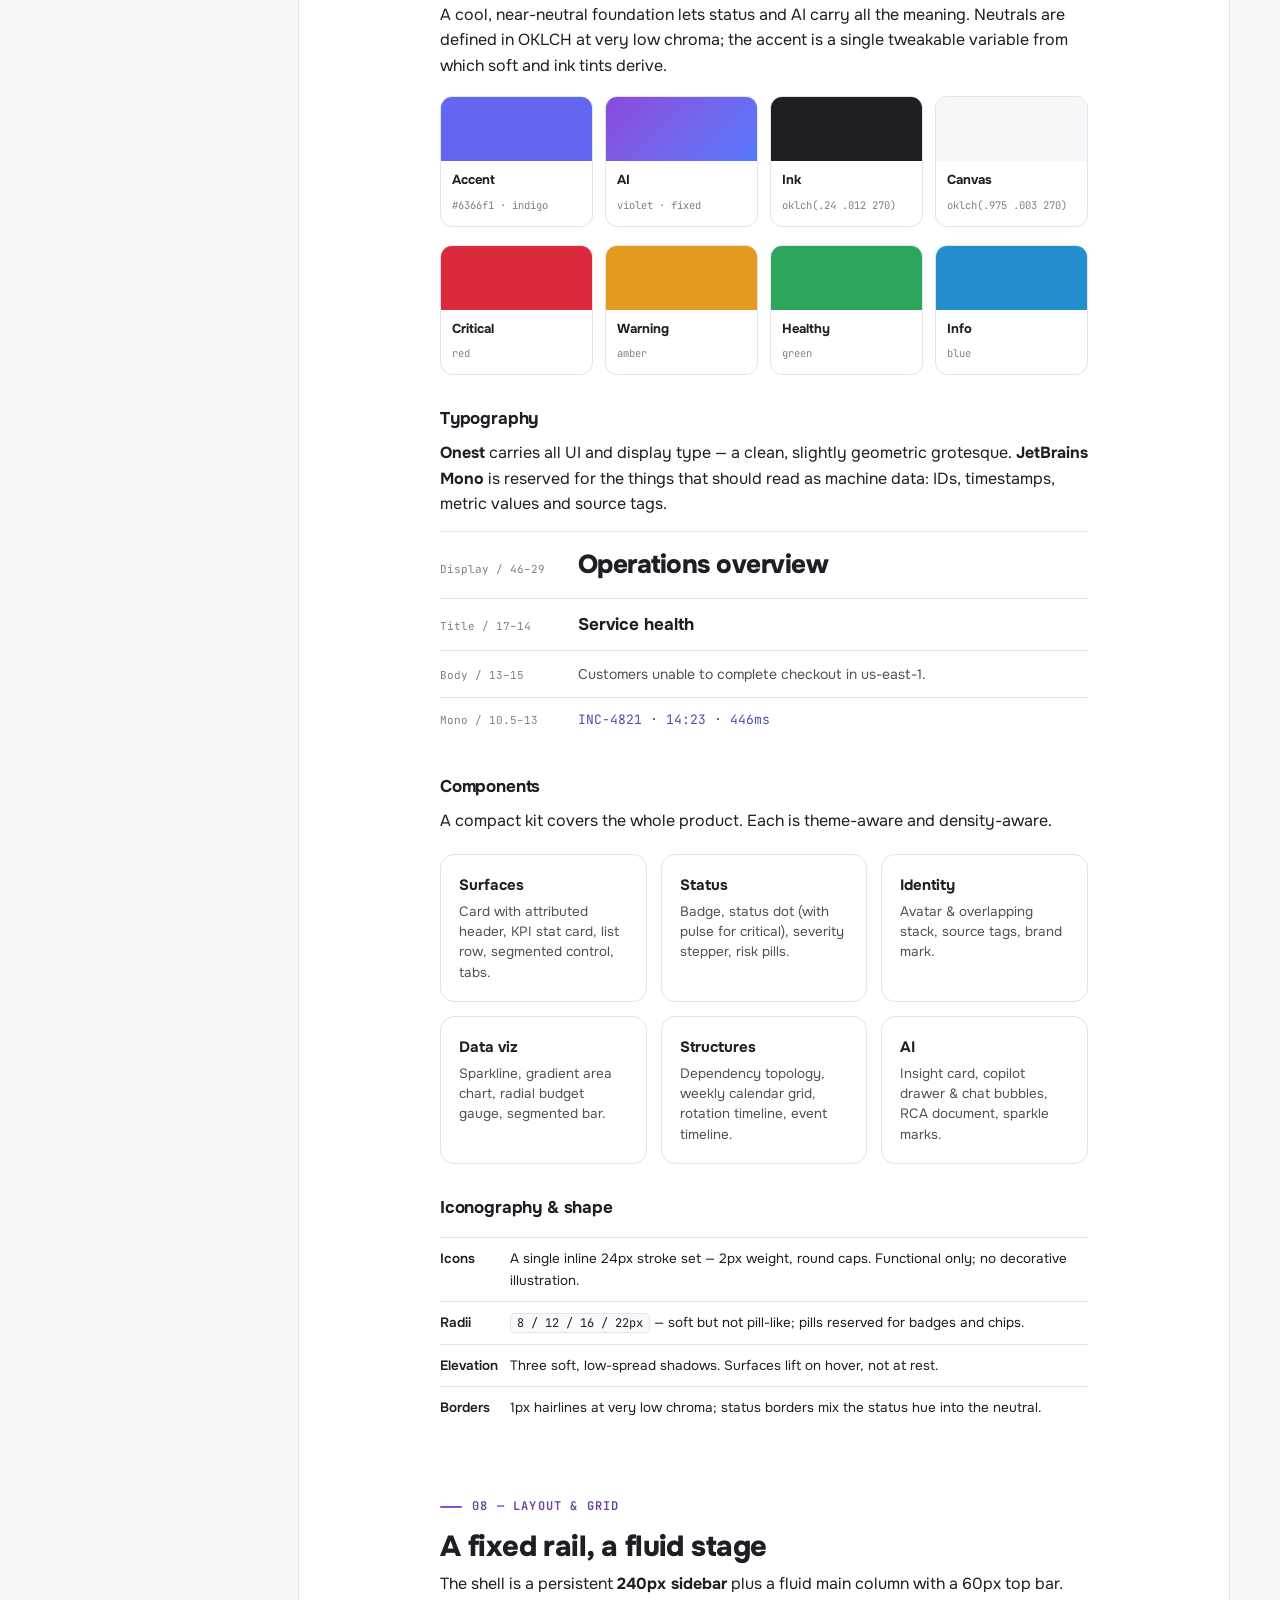
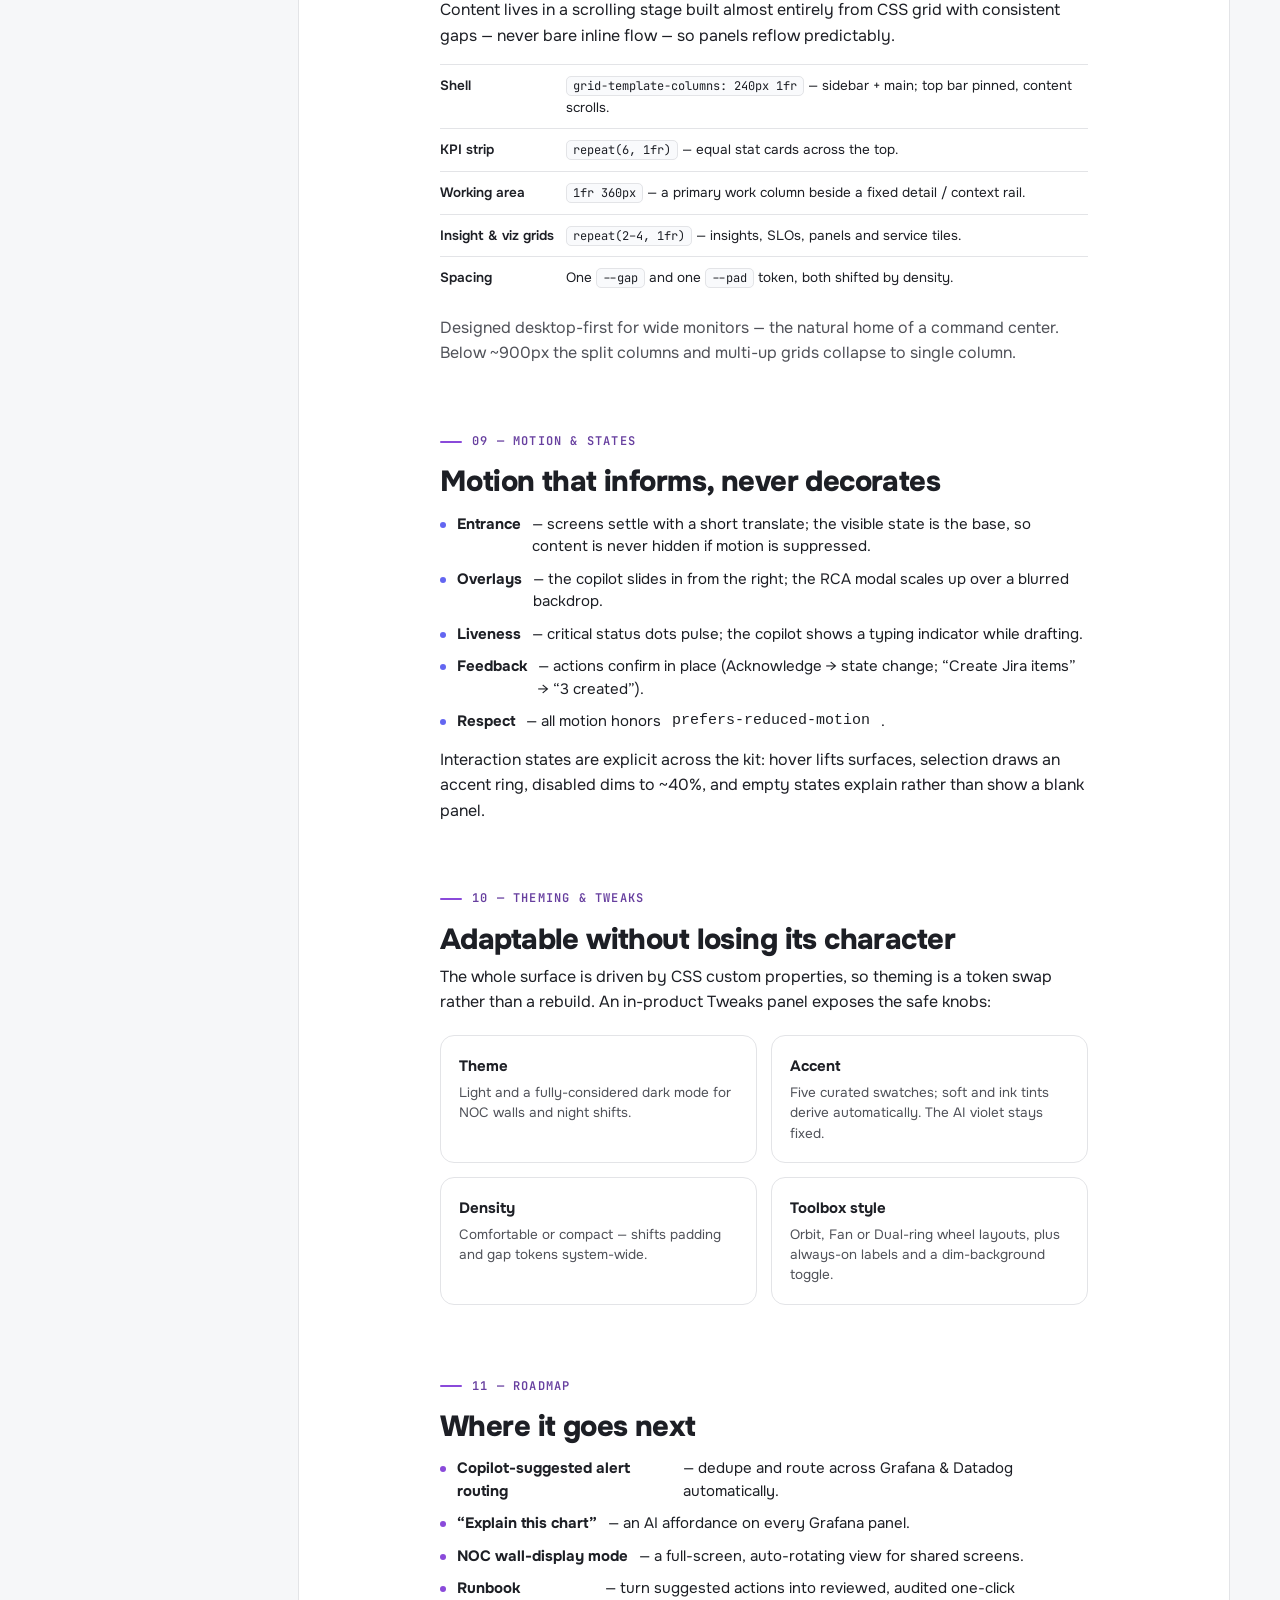
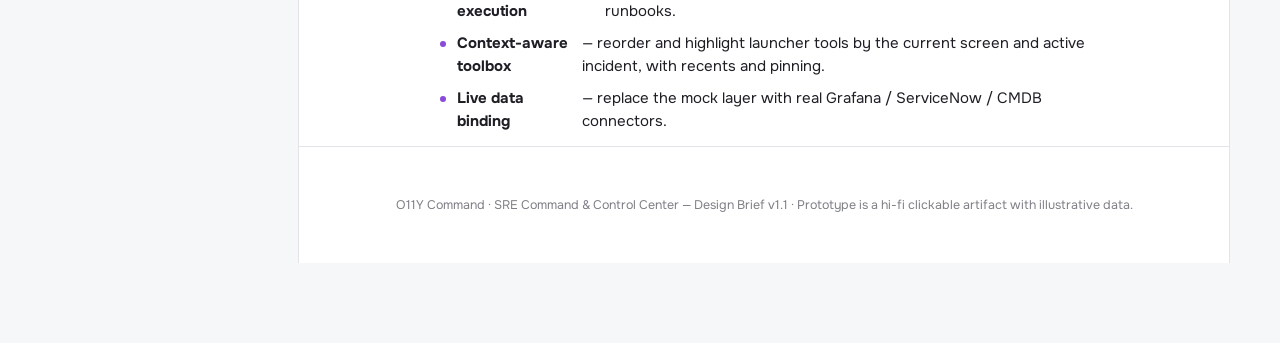
==== commit 73a1512c: "new commit with toolbox" ====
--- a/index.html
+++ b/index.html
@@ -3,40 +3,434 @@
 <head>
 <meta charset="UTF-8" />
 <meta name="viewport" content="width=device-width, initial-scale=1.0" />
-<title>O11Y Command — SRE Control Center</title>
+<title>O11Y Command — Design Brief</title>
 <link rel="preconnect" href="https://fonts.googleapis.com" />
 <link rel="preconnect" href="https://fonts.gstatic.com" crossorigin />
 <link href="https://fonts.googleapis.com/css2?family=Onest:wght@400;500;600;700;800&family=JetBrains+Mono:wght@400;500;600&display=swap" rel="stylesheet" />
-<link rel="stylesheet" href="styles.css" />
+<style>
+:root{
+  --bg:oklch(0.975 0.003 270); --sheet:#fff; --surface-2:oklch(0.985 0.003 270);
+  --border:oklch(0.92 0.004 270); --border-strong:oklch(0.86 0.006 270);
+  --ink:oklch(0.24 0.012 270); --ink-2:oklch(0.44 0.012 270); --ink-3:oklch(0.6 0.01 270); --ink-faint:oklch(0.72 0.008 270);
+  --accent:#6366f1; --accent-soft:color-mix(in oklab,var(--accent) 13%,#fff); --accent-ink:color-mix(in oklab,var(--accent) 68%,var(--ink));
+  --ai:oklch(0.56 0.21 300); --ai-2:oklch(0.62 0.2 268); --ai-soft:color-mix(in oklab,var(--ai) 12%,#fff); --ai-ink:color-mix(in oklab,var(--ai) 70%,var(--ink));
+  --crit:oklch(0.58 0.21 22); --warn:oklch(0.74 0.15 72); --ok:oklch(0.64 0.15 152); --info:oklch(0.62 0.13 240);
+  --font:'Onest',system-ui,sans-serif; --mono:'JetBrains Mono',ui-monospace,monospace;
+}
+*{box-sizing:border-box;}
+html{scroll-behavior:smooth;}
+body{margin:0;background:var(--bg);color:var(--ink);font-family:var(--font);-webkit-font-smoothing:antialiased;line-height:1.6;}
+.wrap{display:grid;grid-template-columns:248px 1fr;max-width:1180px;margin:0 auto;gap:0;align-items:start;}
+
+/* TOC */
+.toc{position:sticky;top:0;height:100vh;overflow-y:auto;padding:40px 22px;border-right:1px solid var(--border);}
+.toc .logo{display:flex;align-items:center;gap:11px;margin-bottom:26px;}
+.toc .mark{width:34px;height:34px;border-radius:10px;background:linear-gradient(140deg,var(--accent),oklch(0.6 0.2 320));display:grid;place-items:center;color:#fff;flex:none;}
+.toc .mark svg{width:19px;height:19px;}
+.toc .nm{font-weight:700;font-size:14px;letter-spacing:-0.01em;line-height:1.2;white-space:nowrap;}
+.toc .sb{font-size:11px;color:var(--ink-3);font-family:var(--mono);line-height:1.2;}
+.toc a{display:block;font-size:13px;color:var(--ink-3);text-decoration:none;padding:6px 10px;border-radius:8px;font-weight:500;border-left:2px solid transparent;}
+.toc a:hover{color:var(--ink);background:var(--surface-2);}
+.toc a .n{font-family:var(--mono);font-size:11px;color:var(--ink-faint);margin-right:8px;}
+
+/* content sheet */
+.doc{padding:0 0 80px;}
+.sheet{background:var(--sheet);border-left:1px solid var(--border);border-right:1px solid var(--border);min-height:100vh;}
+.inner{max-width:760px;margin:0 auto;padding:0 56px;}
+
+.cover{padding:80px 56px 48px;border-bottom:1px solid var(--border);background:
+  radial-gradient(120% 80% at 100% 0%, color-mix(in oklab,var(--ai) 7%,transparent), transparent 60%),
+  radial-gradient(100% 70% at 0% 0%, var(--accent-soft), transparent 55%);}
+.cover .eyebrow{font-family:var(--mono);font-size:12px;letter-spacing:.12em;text-transform:uppercase;color:var(--accent-ink);font-weight:600;}
+.cover h1{font-size:46px;line-height:1.04;letter-spacing:-0.03em;font-weight:800;margin:14px 0 12px;}
+.cover .lede{font-size:18px;color:var(--ink-2);max-width:560px;line-height:1.5;}
+.cover .meta{display:flex;gap:28px;margin-top:32px;flex-wrap:wrap;}
+.cover .meta div{font-size:13px;}
+.cover .meta .k{font-family:var(--mono);font-size:10.5px;text-transform:uppercase;letter-spacing:.06em;color:var(--ink-faint);font-weight:600;}
+.cover .meta .v{font-weight:600;margin-top:2px;}
+
+section{padding-top:52px;}
+.kick{font-family:var(--mono);font-size:12px;letter-spacing:.1em;text-transform:uppercase;color:var(--ai-ink);font-weight:600;display:flex;align-items:center;gap:10px;}
+.kick:before{content:'';width:22px;height:2px;background:var(--ai);border-radius:9px;}
+h2{font-size:29px;letter-spacing:-0.02em;font-weight:800;margin:14px 0 8px;line-height:1.15;}
+h3{font-size:17px;font-weight:700;letter-spacing:-0.01em;margin:30px 0 8px;}
+h4{font-size:14px;font-weight:700;margin:20px 0 6px;}
+p{margin:0 0 14px;color:var(--ink);}
+p.muted,.muted{color:var(--ink-2);}
+a.inline{color:var(--accent-ink);text-decoration:none;border-bottom:1px solid color-mix(in oklab,var(--accent) 30%,transparent);}
+strong{font-weight:700;}
+.mono{font-family:var(--mono);}
+
+ul.clean{list-style:none;padding:0;margin:14px 0;display:flex;flex-direction:column;gap:10px;}
+ul.clean li{display:flex;gap:11px;font-size:15px;line-height:1.5;}
+ul.clean li:before{content:'';width:6px;height:6px;border-radius:99px;background:var(--accent);margin-top:9px;flex:none;}
+ul.clean.ai li:before{background:var(--ai);}
+
+.lead-in{font-size:18px;line-height:1.55;color:var(--ink-2);margin:16px 0 8px;}
+
+/* cards / grids */
+.cards{display:grid;gap:14px;margin:20px 0;}
+.c2{grid-template-columns:1fr 1fr;}
+.c3{grid-template-columns:repeat(3,1fr);}
+.tile{border:1px solid var(--border);border-radius:14px;padding:18px;background:var(--sheet);}
+.tile .ico{width:34px;height:34px;border-radius:9px;display:grid;place-items:center;margin-bottom:12px;}
+.tile h4{margin:0 0 5px;font-size:15px;}
+.tile p{margin:0;font-size:13.5px;color:var(--ink-2);line-height:1.5;}
+.tag{display:inline-flex;align-items:center;gap:6px;font-family:var(--mono);font-size:11px;font-weight:600;padding:3px 9px;border-radius:99px;background:var(--surface-2);border:1px solid var(--border);color:var(--ink-3);}
+.tag.ai{background:var(--ai-soft);border-color:transparent;color:var(--ai-ink);}
+.tag.ac{background:var(--accent-soft);border-color:transparent;color:var(--accent-ink);}
+
+/* feature row */
+.frow{display:grid;grid-template-columns:170px 1fr;gap:20px;padding:20px 0;border-top:1px solid var(--border);}
+.frow:first-of-type{border-top:none;}
+.frow .lbl{font-weight:700;font-size:15px;}
+.frow .lbl .src{display:block;margin-top:8px;}
+.frow .src .tag{margin:0 4px 4px 0;}
+.frow p{font-size:14px;margin:0 0 8px;color:var(--ink-2);}
+.frow ul.clean{margin:8px 0 0;}
+.frow ul.clean li{font-size:13.5px;}
+.frow ul.clean li:before{margin-top:8px;}
+
+/* integration map */
+.map{border:1px solid var(--border);border-radius:14px;overflow:hidden;margin:20px 0;}
+.map-row{display:grid;grid-template-columns:160px 1fr;gap:16px;padding:14px 18px;border-top:1px solid var(--border);align-items:start;}
+.map-row:first-child{border-top:none;}
+.map-row .sys{display:flex;align-items:center;gap:9px;font-weight:700;font-size:14px;}
+.map-row .sys .dot{width:9px;height:9px;border-radius:99px;flex:none;}
+.map-row p{margin:0;font-size:13.5px;color:var(--ink-2);}
+
+/* color swatches */
+.sw{display:grid;grid-template-columns:repeat(4,1fr);gap:12px;margin:18px 0;}
+.swatch{border:1px solid var(--border);border-radius:12px;overflow:hidden;}
+.swatch .chip{height:64px;}
+.swatch .lab{padding:9px 11px;}
+.swatch .lab b{font-size:13px;font-weight:700;display:block;}
+.swatch .lab code{font-family:var(--mono);font-size:10.5px;color:var(--ink-3);}
+
+/* type scale */
+.type-row{display:flex;align-items:baseline;gap:18px;padding:12px 0;border-top:1px solid var(--border);}
+.type-row:first-child{border-top:none;}
+.type-row .meta{font-family:var(--mono);font-size:11px;color:var(--ink-3);width:120px;flex:none;}
+
+/* callout */
+.callout{border:1px solid color-mix(in oklab,var(--ai) 22%,var(--border));background:var(--ai-soft);border-radius:14px;padding:18px 20px;margin:22px 0;display:flex;gap:14px;}
+.callout .m{width:34px;height:34px;border-radius:10px;background:linear-gradient(135deg,var(--ai),var(--ai-2));display:grid;place-items:center;color:#fff;flex:none;}
+.callout h4{margin:0 0 4px;font-size:14.5px;}
+.callout p{margin:0;font-size:13.5px;color:var(--ink-2);}
+
+/* spec table */
+table.spec{width:100%;border-collapse:collapse;margin:16px 0;font-size:13.5px;}
+table.spec th{text-align:left;font-size:10.5px;text-transform:uppercase;letter-spacing:.05em;color:var(--ink-faint);font-weight:700;padding:0 12px 9px 0;}
+table.spec td{padding:10px 12px 10px 0;border-top:1px solid var(--border);vertical-align:top;}
+table.spec td:first-child{font-weight:600;white-space:nowrap;}
+table.spec code{font-family:var(--mono);font-size:12px;background:var(--surface-2);border:1px solid var(--border);border-radius:5px;padding:1px 6px;}
+
+.foot{padding:48px 56px;border-top:1px solid var(--border);color:var(--ink-3);font-size:12.5px;text-align:center;}
+
+@media print{
+  body{background:#fff;}
+  .toc{display:none;}
+  .wrap{grid-template-columns:1fr;max-width:none;}
+  .sheet{border:none;}
+  section{break-inside:avoid;}
+  .frow,.tile,.map,.callout{break-inside:avoid;}
+}
+@media (max-width:900px){
+  .wrap{grid-template-columns:1fr;}
+  .toc{display:none;}
+  .inner,.cover{padding-left:28px;padding-right:28px;}
+  .c2,.c3,.sw{grid-template-columns:1fr 1fr;}
+  .frow,.map-row{grid-template-columns:1fr;}
+}
+</style>
 </head>
 <body>
-<div id="root"></div>
-
-<script src="https://unpkg.com/react@18.3.1/umd/react.development.js" integrity="sha384-hD6/rw4ppMLGNu3tX5cjIb+uRZ7UkRJ6BPkLpg4hAu/6onKUg4lLsHAs9EBPT82L" crossorigin="anonymous"></script>
-<script src="https://unpkg.com/react-dom@18.3.1/umd/react-dom.development.js" integrity="sha384-u6aeetuaXnQ38mYT8rp6sbXaQe3NL9t+IBXmnYxwkUI2Hw4bsp2Wvmx4yRQF1uAm" crossorigin="anonymous"></script>
-<script src="https://unpkg.com/@babel/standalone@7.29.0/babel.min.js" integrity="sha384-m08KidiNqLdpJqLq95G/LEi8Qvjl/xUYll3QILypMoQ65QorJ9Lvtp2RXYGBFj1y" crossorigin="anonymous"></script>
-
-<!-- data (plain global) -->
-<script src="data.js"></script>
-
-<!-- primitives -->
-<script type="text/babel" src="tweaks-panel.jsx"></script>
-<script type="text/babel" src="icons.jsx"></script>
-<script type="text/babel" src="components.jsx"></script>
-<script type="text/babel" src="ai.jsx"></script>
-<script type="text/babel" src="copilot.jsx"></script>
-<script type="text/babel" src="rca.jsx"></script>
-
-<!-- screens -->
-<script type="text/babel" src="screens/overview.jsx"></script>
-<script type="text/babel" src="screens/alerts.jsx"></script>
-<script type="text/babel" src="screens/incident.jsx"></script>
-<script type="text/babel" src="screens/metrics.jsx"></script>
-<script type="text/babel" src="screens/jira.jsx"></script>
-<script type="text/babel" src="screens/oncall.jsx"></script>
-<script type="text/babel" src="screens/changes.jsx"></script>
-
-<!-- app shell (mounts last) -->
-<script type="text/babel" src="app.jsx"></script>
+<div class="wrap">
+  <!-- TOC -->
+  <nav class="toc">
+    <div class="logo">
+      <span class="mark"><svg viewBox="0 0 24 24" fill="none" stroke="currentColor" stroke-width="2" stroke-linecap="round" stroke-linejoin="round"><path d="M12 22s8-4 8-10V5l-8-3-8 3v7c0 6 8 10 8 10z"/></svg></span>
+      <div><div class="nm">O11Y Command</div><div class="sb">design brief</div></div>
+    </div>
+    <a href="#overview"><span class="n">01</span>Overview &amp; vision</a>
+    <a href="#users"><span class="n">02</span>Users &amp; jobs</a>
+    <a href="#ia"><span class="n">03</span>Information architecture</a>
+    <a href="#features"><span class="n">04</span>Screens &amp; features</a>
+    <a href="#ai"><span class="n">05</span>The AI layer</a>
+    <a href="#integrations"><span class="n">06</span>Integrations map</a>
+    <a href="#designsystem"><span class="n">07</span>Design system</a>
+    <a href="#layout"><span class="n">08</span>Layout &amp; grid</a>
+    <a href="#motion"><span class="n">09</span>Motion &amp; states</a>
+    <a href="#theming"><span class="n">10</span>Theming &amp; tweaks</a>
+    <a href="#roadmap"><span class="n">11</span>Roadmap</a>
+  </nav>
+
+  <!-- DOC -->
+  <div class="doc">
+    <div class="sheet">
+      <!-- COVER -->
+      <header class="cover">
+        <div class="eyebrow">SRE Command &amp; Control Center · Product design brief</div>
+        <h1>O11Y Command</h1>
+        <p class="lede">A single, calm operating surface for site reliability teams — unifying alerts, incidents, service topology, SLOs, on-call and change into one daily driver, with an AI copilot woven through every view.</p>
+        <div class="meta">
+          <div><div class="k">Version</div><div class="v">1.1 — Prototype</div></div>
+          <div><div class="k">Date</div><div class="v">June 6, 2026</div></div>
+          <div><div class="k">Surface</div><div class="v">Desktop web app</div></div>
+          <div><div class="k">Status</div><div class="v">Hi-fi clickable</div></div>
+        </div>
+      </header>
+
+      <div class="inner">
+        <!-- 01 OVERVIEW -->
+        <section id="overview">
+          <div class="kick">01 — Overview &amp; vision</div>
+          <h2>One pane of glass that stays calm under pressure</h2>
+          <p class="lead-in">SRE teams live across a dozen tools. The signal that matters during an incident is scattered between Grafana, ServiceNow, Jira, the CMDB, an alert firehose, and a paging tool. O11Y Command pulls those streams into a single, opinionated workspace — built to be the tab that's always open, and the place you run an incident from.</p>
+          <p>The product is designed around two modes that share one shell: a <strong>steady-state</strong> mode for monitoring health, ownership and upcoming change; and an <strong>incident</strong> mode where the same data collapses into a war room. The visual language is deliberately understated — generous whitespace, soft surfaces, a restrained palette — so that the only things that shout are the things that are actually on fire.</p>
+          <div class="cards c3">
+            <div class="tile"><div class="ico" style="background:var(--crit);color:#fff;"><svg viewBox="0 0 24 24" width="17" fill="none" stroke="currentColor" stroke-width="2" stroke-linecap="round" stroke-linejoin="round"><path d="M8.5 14.5A2.5 2.5 0 0 0 11 12c0-1.38-.5-2-1-3-1.07-2.14-.22-4.05 2-6 .5 2.5 2 4.9 4 6.5 2 1.6 3 3.5 3 5.5a7 7 0 1 1-14 0c0-1.15.43-2.29 1-3a2.5 2.5 0 0 0 2.5 2.5z"/></svg></div><h4>Triage faster</h4><p>Correlated alerts, blast radius and likely cause are one glance away — not five tabs.</p></div>
+            <div class="tile"><div class="ico" style="background:var(--accent);color:#fff;"><svg viewBox="0 0 24 24" width="17" fill="none" stroke="currentColor" stroke-width="2" stroke-linecap="round" stroke-linejoin="round"><path d="M22 12h-4l-3 9L9 3l-3 9H2"/></svg></div><h4>See the whole system</h4><p>Service health, dependencies and SLO budgets live in one connected model.</p></div>
+            <div class="tile"><div class="ico" style="background:linear-gradient(135deg,var(--ai),var(--ai-2));color:#fff;"><svg viewBox="0 0 24 24" width="17" fill="none" stroke="currentColor" stroke-width="2" stroke-linecap="round" stroke-linejoin="round"><path d="M12 3l1.8 4.7L18.5 9.5l-4.7 1.8L12 16l-1.8-4.7L5.5 9.5l4.7-1.8L12 3z"/></svg></div><h4>Close the loop</h4><p>Copilot drafts the status update and the postmortem so the work doesn't end at recovery.</p></div>
+          </div>
+        </section>
+
+        <!-- 02 USERS -->
+        <section id="users">
+          <div class="kick">02 — Users &amp; jobs</div>
+          <h2>Built for the whole team, tuned for the person on call</h2>
+          <p>The primary surface is a shared daily driver, but the hierarchy bends toward the on-call engineer mid-incident — the highest-stakes, lowest-patience moment.</p>
+          <div class="frow"><div class="lbl">On-call SRE</div><div><p>The default audience. Needs to know in seconds: what's broken, who's affected, what changed, and what to do next.</p><ul class="clean"><li>Acknowledge and triage from the alert inbox</li><li>Run the incident from the war room</li><li>Lean on the copilot for cause &amp; next steps</li></ul></div></div>
+          <div class="frow"><div class="lbl">Team lead / IC</div><div><p>Coordinates responders, owns comms, and signs off the postmortem.</p><ul class="clean"><li>Track responders, status and duration</li><li>Approve actions and publish updates</li><li>Review the auto-drafted RCA</li></ul></div></div>
+          <div class="frow"><div class="lbl">Wider team</div><div><p>Engineers and managers checking system health, ownership, upcoming change and sprint work.</p><ul class="clean"><li>Glance at SLO budgets and degraded services</li><li>See who's on call and what's shipping</li><li>Track ServiceNow / Jira queues</li></ul></div></div>
+        </section>
+
+        <!-- 03 IA -->
+        <section id="ia">
+          <div class="kick">03 — Information architecture</div>
+          <h2>Seven destinations, one persistent shell</h2>
+          <p>Navigation is grouped into <strong>Monitor</strong> (sense the system) and <strong>Operate</strong> (act on it). A persistent left rail carries live counts; the copilot is reachable from anywhere via the top bar; the RCA flow is summoned by the act of resolving.</p>
+          <div class="cards c2">
+            <div class="tile"><span class="tag ac">Monitor</span><h4 style="margin-top:10px;">Overview · Alerts · Incidents</h4><p>The pulse of production: KPIs and AI insights, the aggregated alert feed, and the incident war room.</p></div>
+            <div class="tile"><span class="tag ac">Operate</span><h4 style="margin-top:10px;">Metrics &amp; SLOs · Project board · On-call · Changes</h4><p>The levers: Grafana panels and CMDB topology, the Jira sprint board, the rotation, and the change calendar.</p></div>
+          </div>
+          <h4>Always-available surfaces</h4>
+          <ul class="clean ai">
+            <li><strong>Copilot drawer</strong> — a grounded AI assistant, one click from the top bar on every screen.</li>
+            <li><strong>RCA modal</strong> — the postmortem draft, triggered the moment an incident is resolved.</li>
+            <li><strong>Toolbox launcher</strong> — a radial wheel of the team's day-to-day and investigation tools, summoned from a corner button or the <code>T</code> key.</li>
+            <li><strong>Tweaks panel</strong> — theme, accent, density and toolbox-style controls.</li>
+          </ul>
+
+          <h3>The toolbox launcher</h3>
+          <p>SRE work means constantly jumping out to the source tools — Grafana to read a panel, GitHub to check a deploy, a terminal to run <code>kubectl</code>. Rather than burying those as menu items, the toolbox is a <strong>radial launcher</strong> pinned to the bottom-right corner: one click (or <code>T</code>) fans out fourteen tools as brand-tinted tiles around a central hub. Hovering a tile previews its name and deep-link target in the hub; clicking opens it in a new tab. A type-to-filter field narrows the wheel, and live-status tools carry a small severity dot so the launcher itself hints at where to look.</p>
+          <div class="cards c3">
+            <div class="tile"><span class="tag ac">Observe</span><h4 style="margin-top:10px;">Grafana · Prometheus · Datadog · Splunk · Kibana · CloudWatch</h4><p>Dashboards, metrics, traces and logs — the read surfaces opened mid-triage.</p></div>
+            <div class="tile"><span class="tag ac">Respond</span><h4 style="margin-top:10px;">PagerDuty · ServiceNow · Status page · Slack</h4><p>Paging, ticketing, customer comms and the incident channel.</p></div>
+            <div class="tile"><span class="tag ac">Ship</span><h4 style="margin-top:10px;">Jira · GitHub · Terminal · Runbooks</h4><p>Work tracking, code, cluster access and the procedures that fix things.</p></div>
+          </div>
+          <p class="muted">Three wheel layouts ship behind a tweak — <strong>Orbit</strong> (a full ring around the hub), <strong>Fan</strong> (a speed-dial arc off the corner button), and <strong>Dual-ring</strong> (concentric rings grouping Observe inside Respond · Ship). In this prototype each tile resolves to a mocked deep link surfaced as a launch toast; live binding swaps those for real per-tool URLs.</p>
+        </section>
+
+        <!-- 04 FEATURES -->
+        <section id="features">
+          <div class="kick">04 — Screens &amp; features</div>
+          <h2>What each surface does</h2>
+          <p>Every screen is a composition of the same primitives, each panel tagged with the system it draws from so provenance is always visible.</p>
+
+          <div class="frow">
+            <div class="lbl">Overview<span class="src"><span class="tag">CMDB</span><span class="tag">Grafana</span><span class="tag ai">AI</span></span></div>
+            <div><p>The landing surface. A six-up KPI strip (active incidents, firing alerts, degraded services, SLOs at risk, MTTR, deploys), then a band of <strong>AI insights</strong>, then a two-column working area.</p>
+            <ul class="clean"><li>Active-incident banner with responders &amp; one-click war room</li><li>Service-health grid and featured SLO budgets</li><li>Live alerts, today's changes, on-call now and ticket queues</li></ul></div>
+          </div>
+
+          <div class="frow">
+            <div class="lbl">Alerts inbox<span class="src"><span class="tag">RSS / webhook</span><span class="tag">Grafana</span><span class="tag">ServiceNow</span></span></div>
+            <div><p>An aggregated feed across Grafana, Prometheus, Datadog, CloudWatch and ServiceNow, deduped into one triage queue.</p>
+            <ul class="clean"><li>Filter by severity, status and source</li><li>Acknowledge, resolve and reopen inline</li><li>Detail pane with signal chart and incident correlation</li></ul></div>
+          </div>
+
+          <div class="frow">
+            <div class="lbl">Incident war room<span class="src"><span class="tag">Jira</span><span class="tag">ServiceNow</span><span class="tag ai">AI</span></span></div>
+            <div><p>Everything to run a single incident: a status stepper, a live timeline with a working update composer, and Impact / Telemetry tabs.</p>
+            <ul class="clean"><li>Copilot analysis: root-cause hypothesis, suggested actions, similar past incidents</li><li>Responders, facts and linked Jira / ServiceNow / Slack records</li><li>Resolve → auto-drafted RCA</li></ul></div>
+          </div>
+
+          <div class="frow">
+            <div class="lbl">Metrics &amp; SLOs<span class="src"><span class="tag">Grafana</span><span class="tag">CMDB</span></span></div>
+            <div><p>Three views behind one toggle: SLO/error-budget cards with radial gauges, Grafana telemetry panels, and an interactive dependency topology.</p>
+            <ul class="clean"><li>Click any topology node to trace its dependency graph</li><li>Time-range control and per-service focus</li></ul></div>
+          </div>
+
+          <div class="frow">
+            <div class="lbl">Project board<span class="src"><span class="tag">Jira</span></span></div>
+            <div><p>The team's Jira sprint board — where SRE project and reliability work is planned and tracked, with hardening follow-ups flowing directly from incidents and RCAs.</p>
+            <ul class="clean"><li>Sprint header with goal, points progress, burndown and epic breakdown</li><li>To Do / In Progress / In Review / Done columns with typed, prioritized cards</li><li>Assignee filtering; cards link back to their originating incident</li></ul></div>
+          </div>
+
+          <div class="frow">
+            <div class="lbl">On-call<span class="src"><span class="tag">PagerDuty</span></span></div>
+            <div><p>Who's responsible, now and across the week.</p>
+            <ul class="clean"><li>Per-team primary / secondary cards</li><li>Weekly rotation timeline with handoff markers</li><li>Tiered escalation policy and next-handoff</li></ul></div>
+          </div>
+
+          <div class="frow">
+            <div class="lbl">Change calendar<span class="src"><span class="tag">ServiceNow</span><span class="tag">Jira</span></span></div>
+            <div><p>ServiceNow changes and Jira releases on one weekly grid, color-coded by risk.</p>
+            <ul class="clean"><li>Filter by source and risk; CAB summary stats</li><li>Detail pane with window, owner, type and approvals</li></ul></div>
+          </div>
+        </section>
+
+        <!-- 05 AI -->
+        <section id="ai">
+          <div class="kick">05 — The AI layer</div>
+          <h2>A copilot that knows the current state</h2>
+          <p class="lead-in">AI is not a bolted-on chatbot — it's a connective layer with its own visual identity (a fixed violet, distinct from the tweakable accent) so it reads consistently wherever it appears. Every AI surface is <strong>grounded in the live state</strong>: incidents, alerts, degraded services, SLO budgets, in-flight changes and on-call are passed as context on each request.</p>
+
+          <div class="callout">
+            <span class="m"><svg viewBox="0 0 24 24" width="18" fill="none" stroke="currentColor" stroke-width="2" stroke-linecap="round" stroke-linejoin="round"><path d="M12 3l1.8 4.7L18.5 9.5l-4.7 1.8L12 16l-1.8-4.7L5.5 9.5l4.7-1.8L12 3z"/></svg></span>
+            <div><h4>Three AI surfaces, one identity</h4><p>Proactive insights, the conversational copilot, and the auto-drafted RCA all share the violet treatment, the sparkle mark, and confidence framing — so users always know when they're reading a model's view versus raw telemetry.</p></div>
+          </div>
+
+          <h3>Proactive insights</h3>
+          <p>On the overview, four typed findings surface automatically, each with a confidence score, supporting evidence, and a one-click action:</p>
+          <ul class="clean ai">
+            <li><strong>Correlation</strong> — ties symptoms to a likely trigger (e.g. a recent change).</li>
+            <li><strong>Prediction</strong> — error-budget burn-down and projected breach time.</li>
+            <li><strong>Recommendation</strong> — a remediation grounded in similar past incidents.</li>
+            <li><strong>Anomaly</strong> — a statistical deviation worth a separate look.</li>
+          </ul>
+
+          <h3>The copilot drawer</h3>
+          <p>A slide-over assistant available on every screen. It opens with a situational greeting and suggested prompts, answers free-form questions in grounded prose, and can be invoked pre-filled from any insight's “Ask” affordance. Suggested actions are surfaced for review rather than executed silently.</p>
+
+          <h3>Auto-drafted RCA</h3>
+          <p>Resolving an incident summons a full postmortem draft — an AI-written executive summary over a deterministic spine (metadata, timeline, root cause, contributing factors, resolution, action items, lessons). From the draft, follow-ups push to <strong>Jira</strong> and the document publishes to <strong>Confluence</strong> in one step.</p>
+        </section>
+
+        <!-- 06 INTEGRATIONS -->
+        <section id="integrations">
+          <div class="kick">06 — Integrations map</div>
+          <h2>What each system contributes</h2>
+          <p>The product is a composition surface. Each integration owns a slice of the model and is always attributed in the UI.</p>
+          <div class="map">
+            <div class="map-row"><div class="sys"><span class="dot" style="background:var(--info);"></span>Grafana</div><p>SLI / SLO panels and error budgets, war-room telemetry, and a primary alert source.</p></div>
+            <div class="map-row"><div class="sys"><span class="dot" style="background:var(--ok);"></span>CMDB</div><p>Service topology and the dependency graph, plus service metadata — tier, owner, region, instances.</p></div>
+            <div class="map-row"><div class="sys"><span class="dot" style="background:var(--crit);"></span>ServiceNow</div><p>INC / CHG / RITM / PRB queues, the change calendar, and incident alert signals.</p></div>
+            <div class="map-row"><div class="sys"><span class="dot" style="background:var(--accent);"></span>Jira</div><p>Project &amp; sprint work, incident-linked tickets, change releases, and RCA follow-ups.</p></div>
+            <div class="map-row"><div class="sys"><span class="dot" style="background:var(--ai);"></span>Confluence</div><p>Publishing target for the postmortem / RCA document.</p></div>
+            <div class="map-row"><div class="sys"><span class="dot" style="background:var(--warn);"></span>Alerts RSS</div><p>Aggregated webhook / RSS feed unifying Grafana, Prometheus, Datadog and CloudWatch.</p></div>
+            <div class="map-row"><div class="sys"><span class="dot" style="background:oklch(0.6 0.2 320);"></span>On-call</div><p>Schedule, rotation, escalation policy and paging (PagerDuty-style).</p></div>
+          </div>
+        </section>
+
+        <!-- 07 DESIGN SYSTEM -->
+        <section id="designsystem">
+          <div class="kick">07 — Design system</div>
+          <h2>Quiet by default, loud only when it matters</h2>
+
+          <h3>Color</h3>
+          <p>A cool, near-neutral foundation lets status and AI carry all the meaning. Neutrals are defined in OKLCH at very low chroma; the accent is a single tweakable variable from which soft and ink tints derive.</p>
+          <div class="sw">
+            <div class="swatch"><div class="chip" style="background:var(--accent);"></div><div class="lab"><b>Accent</b><code>#6366f1 · indigo</code></div></div>
+            <div class="swatch"><div class="chip" style="background:linear-gradient(135deg,var(--ai),var(--ai-2));"></div><div class="lab"><b>AI</b><code>violet · fixed</code></div></div>
+            <div class="swatch"><div class="chip" style="background:var(--ink);"></div><div class="lab"><b>Ink</b><code>oklch(.24 .012 270)</code></div></div>
+            <div class="swatch"><div class="chip" style="background:var(--bg);"></div><div class="lab"><b>Canvas</b><code>oklch(.975 .003 270)</code></div></div>
+          </div>
+          <div class="sw">
+            <div class="swatch"><div class="chip" style="background:var(--crit);"></div><div class="lab"><b>Critical</b><code>red</code></div></div>
+            <div class="swatch"><div class="chip" style="background:var(--warn);"></div><div class="lab"><b>Warning</b><code>amber</code></div></div>
+            <div class="swatch"><div class="chip" style="background:var(--ok);"></div><div class="lab"><b>Healthy</b><code>green</code></div></div>
+            <div class="swatch"><div class="chip" style="background:var(--info);"></div><div class="lab"><b>Info</b><code>blue</code></div></div>
+          </div>
+
+          <h3>Typography</h3>
+          <p><strong>Onest</strong> carries all UI and display type — a clean, slightly geometric grotesque. <strong>JetBrains Mono</strong> is reserved for the things that should read as machine data: IDs, timestamps, metric values and source tags.</p>
+          <div class="type-row"><div class="meta">Display / 46–29</div><div style="font-weight:800;letter-spacing:-0.02em;font-size:26px;">Operations overview</div></div>
+          <div class="type-row"><div class="meta">Title / 17–14</div><div style="font-weight:700;font-size:17px;">Service health</div></div>
+          <div class="type-row"><div class="meta">Body / 13–15</div><div style="font-size:14px;color:var(--ink-2);">Customers unable to complete checkout in us-east-1.</div></div>
+          <div class="type-row"><div class="meta">Mono / 10.5–13</div><div class="mono" style="font-size:13px;color:var(--accent-ink);">INC-4821 · 14:23 · 446ms</div></div>
+
+          <h3>Components</h3>
+          <p>A compact kit covers the whole product. Each is theme-aware and density-aware.</p>
+          <div class="cards c3">
+            <div class="tile"><h4>Surfaces</h4><p>Card with attributed header, KPI stat card, list row, segmented control, tabs.</p></div>
+            <div class="tile"><h4>Status</h4><p>Badge, status dot (with pulse for critical), severity stepper, risk pills.</p></div>
+            <div class="tile"><h4>Identity</h4><p>Avatar &amp; overlapping stack, source tags, brand mark.</p></div>
+            <div class="tile"><h4>Data viz</h4><p>Sparkline, gradient area chart, radial budget gauge, segmented bar.</p></div>
+            <div class="tile"><h4>Structures</h4><p>Dependency topology, weekly calendar grid, rotation timeline, event timeline.</p></div>
+            <div class="tile"><h4>AI</h4><p>Insight card, copilot drawer &amp; chat bubbles, RCA document, sparkle marks.</p></div>
+          </div>
+
+          <h3>Iconography &amp; shape</h3>
+          <table class="spec">
+            <tr><td>Icons</td><td>A single inline 24px stroke set — 2px weight, round caps. Functional only; no decorative illustration.</td></tr>
+            <tr><td>Radii</td><td><code>8 / 12 / 16 / 22px</code> — soft but not pill-like; pills reserved for badges and chips.</td></tr>
+            <tr><td>Elevation</td><td>Three soft, low-spread shadows. Surfaces lift on hover, not at rest.</td></tr>
+            <tr><td>Borders</td><td>1px hairlines at very low chroma; status borders mix the status hue into the neutral.</td></tr>
+          </table>
+        </section>
+
+        <!-- 08 LAYOUT -->
+        <section id="layout">
+          <div class="kick">08 — Layout &amp; grid</div>
+          <h2>A fixed rail, a fluid stage</h2>
+          <p>The shell is a persistent <strong>240px sidebar</strong> plus a fluid main column with a 60px top bar. Content lives in a scrolling stage built almost entirely from CSS grid with consistent gaps — never bare inline flow — so panels reflow predictably.</p>
+          <table class="spec">
+            <tr><td>Shell</td><td><code>grid-template-columns: 240px 1fr</code> — sidebar + main; top bar pinned, content scrolls.</td></tr>
+            <tr><td>KPI strip</td><td><code>repeat(6, 1fr)</code> — equal stat cards across the top.</td></tr>
+            <tr><td>Working area</td><td><code>1fr 360px</code> — a primary work column beside a fixed detail / context rail.</td></tr>
+            <tr><td>Insight &amp; viz grids</td><td><code>repeat(2–4, 1fr)</code> — insights, SLOs, panels and service tiles.</td></tr>
+            <tr><td>Spacing</td><td>One <code>--gap</code> and one <code>--pad</code> token, both shifted by density.</td></tr>
+          </table>
+          <p class="muted">Designed desktop-first for wide monitors — the natural home of a command center. Below ~900px the split columns and multi-up grids collapse to single column.</p>
+        </section>
+
+        <!-- 09 MOTION -->
+        <section id="motion">
+          <div class="kick">09 — Motion &amp; states</div>
+          <h2>Motion that informs, never decorates</h2>
+          <ul class="clean">
+            <li><strong>Entrance</strong> — screens settle with a short translate; the visible state is the base, so content is never hidden if motion is suppressed.</li>
+            <li><strong>Overlays</strong> — the copilot slides in from the right; the RCA modal scales up over a blurred backdrop.</li>
+            <li><strong>Liveness</strong> — critical status dots pulse; the copilot shows a typing indicator while drafting.</li>
+            <li><strong>Feedback</strong> — actions confirm in place (Acknowledge → state change; “Create Jira items” → “3 created”).</li>
+            <li><strong>Respect</strong> — all motion honors <code>prefers-reduced-motion</code>.</li>
+          </ul>
+          <p>Interaction states are explicit across the kit: hover lifts surfaces, selection draws an accent ring, disabled dims to ~40%, and empty states explain rather than show a blank panel.</p>
+        </section>
+
+        <!-- 10 THEMING -->
+        <section id="theming">
+          <div class="kick">10 — Theming &amp; tweaks</div>
+          <h2>Adaptable without losing its character</h2>
+          <p>The whole surface is driven by CSS custom properties, so theming is a token swap rather than a rebuild. An in-product Tweaks panel exposes the safe knobs:</p>
+          <div class="cards c2">
+            <div class="tile"><h4>Theme</h4><p>Light and a fully-considered dark mode for NOC walls and night shifts.</p></div>
+            <div class="tile"><h4>Accent</h4><p>Five curated swatches; soft and ink tints derive automatically. The AI violet stays fixed.</p></div>
+            <div class="tile"><h4>Density</h4><p>Comfortable or compact — shifts padding and gap tokens system-wide.</p></div>
+            <div class="tile"><h4>Toolbox style</h4><p>Orbit, Fan or Dual-ring wheel layouts, plus always-on labels and a dim-background toggle.</p></div>
+          </div>
+        </section>
+
+        <!-- 11 ROADMAP -->
+        <section id="roadmap">
+          <div class="kick">11 — Roadmap</div>
+          <h2>Where it goes next</h2>
+          <ul class="clean ai">
+            <li><strong>Copilot-suggested alert routing</strong> — dedupe and route across Grafana &amp; Datadog automatically.</li>
+            <li><strong>“Explain this chart”</strong> — an AI affordance on every Grafana panel.</li>
+            <li><strong>NOC wall-display mode</strong> — a full-screen, auto-rotating view for shared screens.</li>
+            <li><strong>Runbook execution</strong> — turn suggested actions into reviewed, audited one-click runbooks.</li>
+            <li><strong>Context-aware toolbox</strong> — reorder and highlight launcher tools by the current screen and active incident, with recents and pinning.</li>
+            <li><strong>Live data binding</strong> — replace the mock layer with real Grafana / ServiceNow / CMDB connectors.</li>
+          </ul>
+        </section>
+      </div>
+
+      <div class="foot">O11Y Command · SRE Command &amp; Control Center — Design Brief v1.1 · Prototype is a hi-fi clickable artifact with illustrative data.</div>
+    </div>
+  </div>
+</div>
 </body>
 </html>
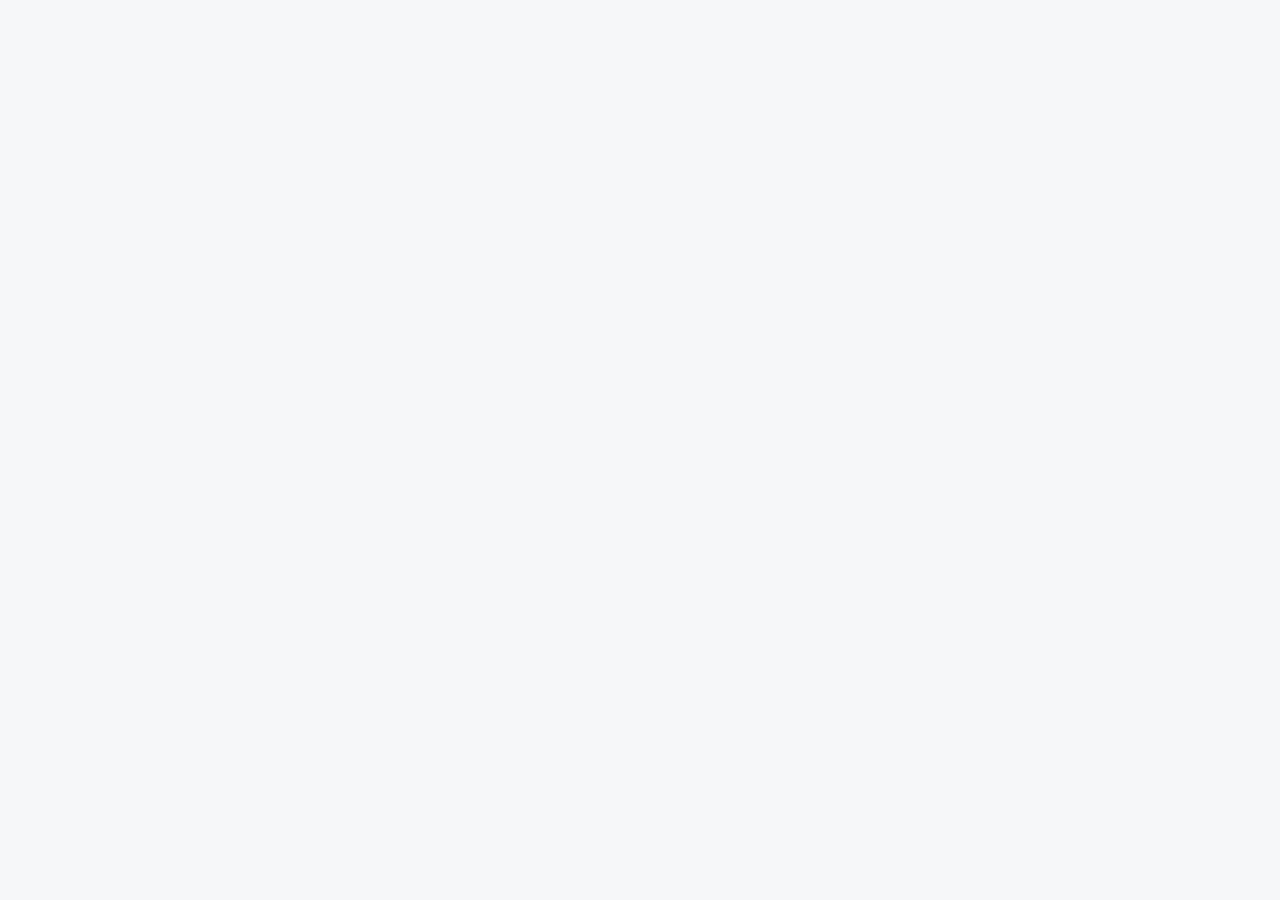
==== commit 01ae71fa: "fresh" ====
--- a/index.html
+++ b/index.html
@@ -3,434 +3,41 @@
 <head>
 <meta charset="UTF-8" />
 <meta name="viewport" content="width=device-width, initial-scale=1.0" />
-<title>O11Y Command — Design Brief</title>
+<title>O11Y Command — SRE Control Center</title>
 <link rel="preconnect" href="https://fonts.googleapis.com" />
 <link rel="preconnect" href="https://fonts.gstatic.com" crossorigin />
 <link href="https://fonts.googleapis.com/css2?family=Onest:wght@400;500;600;700;800&family=JetBrains+Mono:wght@400;500;600&display=swap" rel="stylesheet" />
-<style>
-:root{
-  --bg:oklch(0.975 0.003 270); --sheet:#fff; --surface-2:oklch(0.985 0.003 270);
-  --border:oklch(0.92 0.004 270); --border-strong:oklch(0.86 0.006 270);
-  --ink:oklch(0.24 0.012 270); --ink-2:oklch(0.44 0.012 270); --ink-3:oklch(0.6 0.01 270); --ink-faint:oklch(0.72 0.008 270);
-  --accent:#6366f1; --accent-soft:color-mix(in oklab,var(--accent) 13%,#fff); --accent-ink:color-mix(in oklab,var(--accent) 68%,var(--ink));
-  --ai:oklch(0.56 0.21 300); --ai-2:oklch(0.62 0.2 268); --ai-soft:color-mix(in oklab,var(--ai) 12%,#fff); --ai-ink:color-mix(in oklab,var(--ai) 70%,var(--ink));
-  --crit:oklch(0.58 0.21 22); --warn:oklch(0.74 0.15 72); --ok:oklch(0.64 0.15 152); --info:oklch(0.62 0.13 240);
-  --font:'Onest',system-ui,sans-serif; --mono:'JetBrains Mono',ui-monospace,monospace;
-}
-*{box-sizing:border-box;}
-html{scroll-behavior:smooth;}
-body{margin:0;background:var(--bg);color:var(--ink);font-family:var(--font);-webkit-font-smoothing:antialiased;line-height:1.6;}
-.wrap{display:grid;grid-template-columns:248px 1fr;max-width:1180px;margin:0 auto;gap:0;align-items:start;}
-
-/* TOC */
-.toc{position:sticky;top:0;height:100vh;overflow-y:auto;padding:40px 22px;border-right:1px solid var(--border);}
-.toc .logo{display:flex;align-items:center;gap:11px;margin-bottom:26px;}
-.toc .mark{width:34px;height:34px;border-radius:10px;background:linear-gradient(140deg,var(--accent),oklch(0.6 0.2 320));display:grid;place-items:center;color:#fff;flex:none;}
-.toc .mark svg{width:19px;height:19px;}
-.toc .nm{font-weight:700;font-size:14px;letter-spacing:-0.01em;line-height:1.2;white-space:nowrap;}
-.toc .sb{font-size:11px;color:var(--ink-3);font-family:var(--mono);line-height:1.2;}
-.toc a{display:block;font-size:13px;color:var(--ink-3);text-decoration:none;padding:6px 10px;border-radius:8px;font-weight:500;border-left:2px solid transparent;}
-.toc a:hover{color:var(--ink);background:var(--surface-2);}
-.toc a .n{font-family:var(--mono);font-size:11px;color:var(--ink-faint);margin-right:8px;}
-
-/* content sheet */
-.doc{padding:0 0 80px;}
-.sheet{background:var(--sheet);border-left:1px solid var(--border);border-right:1px solid var(--border);min-height:100vh;}
-.inner{max-width:760px;margin:0 auto;padding:0 56px;}
-
-.cover{padding:80px 56px 48px;border-bottom:1px solid var(--border);background:
-  radial-gradient(120% 80% at 100% 0%, color-mix(in oklab,var(--ai) 7%,transparent), transparent 60%),
-  radial-gradient(100% 70% at 0% 0%, var(--accent-soft), transparent 55%);}
-.cover .eyebrow{font-family:var(--mono);font-size:12px;letter-spacing:.12em;text-transform:uppercase;color:var(--accent-ink);font-weight:600;}
-.cover h1{font-size:46px;line-height:1.04;letter-spacing:-0.03em;font-weight:800;margin:14px 0 12px;}
-.cover .lede{font-size:18px;color:var(--ink-2);max-width:560px;line-height:1.5;}
-.cover .meta{display:flex;gap:28px;margin-top:32px;flex-wrap:wrap;}
-.cover .meta div{font-size:13px;}
-.cover .meta .k{font-family:var(--mono);font-size:10.5px;text-transform:uppercase;letter-spacing:.06em;color:var(--ink-faint);font-weight:600;}
-.cover .meta .v{font-weight:600;margin-top:2px;}
-
-section{padding-top:52px;}
-.kick{font-family:var(--mono);font-size:12px;letter-spacing:.1em;text-transform:uppercase;color:var(--ai-ink);font-weight:600;display:flex;align-items:center;gap:10px;}
-.kick:before{content:'';width:22px;height:2px;background:var(--ai);border-radius:9px;}
-h2{font-size:29px;letter-spacing:-0.02em;font-weight:800;margin:14px 0 8px;line-height:1.15;}
-h3{font-size:17px;font-weight:700;letter-spacing:-0.01em;margin:30px 0 8px;}
-h4{font-size:14px;font-weight:700;margin:20px 0 6px;}
-p{margin:0 0 14px;color:var(--ink);}
-p.muted,.muted{color:var(--ink-2);}
-a.inline{color:var(--accent-ink);text-decoration:none;border-bottom:1px solid color-mix(in oklab,var(--accent) 30%,transparent);}
-strong{font-weight:700;}
-.mono{font-family:var(--mono);}
-
-ul.clean{list-style:none;padding:0;margin:14px 0;display:flex;flex-direction:column;gap:10px;}
-ul.clean li{display:flex;gap:11px;font-size:15px;line-height:1.5;}
-ul.clean li:before{content:'';width:6px;height:6px;border-radius:99px;background:var(--accent);margin-top:9px;flex:none;}
-ul.clean.ai li:before{background:var(--ai);}
-
-.lead-in{font-size:18px;line-height:1.55;color:var(--ink-2);margin:16px 0 8px;}
-
-/* cards / grids */
-.cards{display:grid;gap:14px;margin:20px 0;}
-.c2{grid-template-columns:1fr 1fr;}
-.c3{grid-template-columns:repeat(3,1fr);}
-.tile{border:1px solid var(--border);border-radius:14px;padding:18px;background:var(--sheet);}
-.tile .ico{width:34px;height:34px;border-radius:9px;display:grid;place-items:center;margin-bottom:12px;}
-.tile h4{margin:0 0 5px;font-size:15px;}
-.tile p{margin:0;font-size:13.5px;color:var(--ink-2);line-height:1.5;}
-.tag{display:inline-flex;align-items:center;gap:6px;font-family:var(--mono);font-size:11px;font-weight:600;padding:3px 9px;border-radius:99px;background:var(--surface-2);border:1px solid var(--border);color:var(--ink-3);}
-.tag.ai{background:var(--ai-soft);border-color:transparent;color:var(--ai-ink);}
-.tag.ac{background:var(--accent-soft);border-color:transparent;color:var(--accent-ink);}
-
-/* feature row */
-.frow{display:grid;grid-template-columns:170px 1fr;gap:20px;padding:20px 0;border-top:1px solid var(--border);}
-.frow:first-of-type{border-top:none;}
-.frow .lbl{font-weight:700;font-size:15px;}
-.frow .lbl .src{display:block;margin-top:8px;}
-.frow .src .tag{margin:0 4px 4px 0;}
-.frow p{font-size:14px;margin:0 0 8px;color:var(--ink-2);}
-.frow ul.clean{margin:8px 0 0;}
-.frow ul.clean li{font-size:13.5px;}
-.frow ul.clean li:before{margin-top:8px;}
-
-/* integration map */
-.map{border:1px solid var(--border);border-radius:14px;overflow:hidden;margin:20px 0;}
-.map-row{display:grid;grid-template-columns:160px 1fr;gap:16px;padding:14px 18px;border-top:1px solid var(--border);align-items:start;}
-.map-row:first-child{border-top:none;}
-.map-row .sys{display:flex;align-items:center;gap:9px;font-weight:700;font-size:14px;}
-.map-row .sys .dot{width:9px;height:9px;border-radius:99px;flex:none;}
-.map-row p{margin:0;font-size:13.5px;color:var(--ink-2);}
-
-/* color swatches */
-.sw{display:grid;grid-template-columns:repeat(4,1fr);gap:12px;margin:18px 0;}
-.swatch{border:1px solid var(--border);border-radius:12px;overflow:hidden;}
-.swatch .chip{height:64px;}
-.swatch .lab{padding:9px 11px;}
-.swatch .lab b{font-size:13px;font-weight:700;display:block;}
-.swatch .lab code{font-family:var(--mono);font-size:10.5px;color:var(--ink-3);}
-
-/* type scale */
-.type-row{display:flex;align-items:baseline;gap:18px;padding:12px 0;border-top:1px solid var(--border);}
-.type-row:first-child{border-top:none;}
-.type-row .meta{font-family:var(--mono);font-size:11px;color:var(--ink-3);width:120px;flex:none;}
-
-/* callout */
-.callout{border:1px solid color-mix(in oklab,var(--ai) 22%,var(--border));background:var(--ai-soft);border-radius:14px;padding:18px 20px;margin:22px 0;display:flex;gap:14px;}
-.callout .m{width:34px;height:34px;border-radius:10px;background:linear-gradient(135deg,var(--ai),var(--ai-2));display:grid;place-items:center;color:#fff;flex:none;}
-.callout h4{margin:0 0 4px;font-size:14.5px;}
-.callout p{margin:0;font-size:13.5px;color:var(--ink-2);}
-
-/* spec table */
-table.spec{width:100%;border-collapse:collapse;margin:16px 0;font-size:13.5px;}
-table.spec th{text-align:left;font-size:10.5px;text-transform:uppercase;letter-spacing:.05em;color:var(--ink-faint);font-weight:700;padding:0 12px 9px 0;}
-table.spec td{padding:10px 12px 10px 0;border-top:1px solid var(--border);vertical-align:top;}
-table.spec td:first-child{font-weight:600;white-space:nowrap;}
-table.spec code{font-family:var(--mono);font-size:12px;background:var(--surface-2);border:1px solid var(--border);border-radius:5px;padding:1px 6px;}
-
-.foot{padding:48px 56px;border-top:1px solid var(--border);color:var(--ink-3);font-size:12.5px;text-align:center;}
-
-@media print{
-  body{background:#fff;}
-  .toc{display:none;}
-  .wrap{grid-template-columns:1fr;max-width:none;}
-  .sheet{border:none;}
-  section{break-inside:avoid;}
-  .frow,.tile,.map,.callout{break-inside:avoid;}
-}
-@media (max-width:900px){
-  .wrap{grid-template-columns:1fr;}
-  .toc{display:none;}
-  .inner,.cover{padding-left:28px;padding-right:28px;}
-  .c2,.c3,.sw{grid-template-columns:1fr 1fr;}
-  .frow,.map-row{grid-template-columns:1fr;}
-}
-</style>
+<link rel="stylesheet" href="styles.css" />
 </head>
 <body>
-<div class="wrap">
-  <!-- TOC -->
-  <nav class="toc">
-    <div class="logo">
-      <span class="mark"><svg viewBox="0 0 24 24" fill="none" stroke="currentColor" stroke-width="2" stroke-linecap="round" stroke-linejoin="round"><path d="M12 22s8-4 8-10V5l-8-3-8 3v7c0 6 8 10 8 10z"/></svg></span>
-      <div><div class="nm">O11Y Command</div><div class="sb">design brief</div></div>
-    </div>
-    <a href="#overview"><span class="n">01</span>Overview &amp; vision</a>
-    <a href="#users"><span class="n">02</span>Users &amp; jobs</a>
-    <a href="#ia"><span class="n">03</span>Information architecture</a>
-    <a href="#features"><span class="n">04</span>Screens &amp; features</a>
-    <a href="#ai"><span class="n">05</span>The AI layer</a>
-    <a href="#integrations"><span class="n">06</span>Integrations map</a>
-    <a href="#designsystem"><span class="n">07</span>Design system</a>
-    <a href="#layout"><span class="n">08</span>Layout &amp; grid</a>
-    <a href="#motion"><span class="n">09</span>Motion &amp; states</a>
-    <a href="#theming"><span class="n">10</span>Theming &amp; tweaks</a>
-    <a href="#roadmap"><span class="n">11</span>Roadmap</a>
-  </nav>
+<div id="root"></div>
 
-  <!-- DOC -->
-  <div class="doc">
-    <div class="sheet">
-      <!-- COVER -->
-      <header class="cover">
-        <div class="eyebrow">SRE Command &amp; Control Center · Product design brief</div>
-        <h1>O11Y Command</h1>
-        <p class="lede">A single, calm operating surface for site reliability teams — unifying alerts, incidents, service topology, SLOs, on-call and change into one daily driver, with an AI copilot woven through every view.</p>
-        <div class="meta">
-          <div><div class="k">Version</div><div class="v">1.1 — Prototype</div></div>
-          <div><div class="k">Date</div><div class="v">June 6, 2026</div></div>
-          <div><div class="k">Surface</div><div class="v">Desktop web app</div></div>
-          <div><div class="k">Status</div><div class="v">Hi-fi clickable</div></div>
-        </div>
-      </header>
+<script src="https://unpkg.com/react@18.3.1/umd/react.development.js" integrity="sha384-hD6/rw4ppMLGNu3tX5cjIb+uRZ7UkRJ6BPkLpg4hAu/6onKUg4lLsHAs9EBPT82L" crossorigin="anonymous"></script>
+<script src="https://unpkg.com/react-dom@18.3.1/umd/react-dom.development.js" integrity="sha384-u6aeetuaXnQ38mYT8rp6sbXaQe3NL9t+IBXmnYxwkUI2Hw4bsp2Wvmx4yRQF1uAm" crossorigin="anonymous"></script>
+<script src="https://unpkg.com/@babel/standalone@7.29.0/babel.min.js" integrity="sha384-m08KidiNqLdpJqLq95G/LEi8Qvjl/xUYll3QILypMoQ65QorJ9Lvtp2RXYGBFj1y" crossorigin="anonymous"></script>
 
-      <div class="inner">
-        <!-- 01 OVERVIEW -->
-        <section id="overview">
-          <div class="kick">01 — Overview &amp; vision</div>
-          <h2>One pane of glass that stays calm under pressure</h2>
-          <p class="lead-in">SRE teams live across a dozen tools. The signal that matters during an incident is scattered between Grafana, ServiceNow, Jira, the CMDB, an alert firehose, and a paging tool. O11Y Command pulls those streams into a single, opinionated workspace — built to be the tab that's always open, and the place you run an incident from.</p>
-          <p>The product is designed around two modes that share one shell: a <strong>steady-state</strong> mode for monitoring health, ownership and upcoming change; and an <strong>incident</strong> mode where the same data collapses into a war room. The visual language is deliberately understated — generous whitespace, soft surfaces, a restrained palette — so that the only things that shout are the things that are actually on fire.</p>
-          <div class="cards c3">
-            <div class="tile"><div class="ico" style="background:var(--crit);color:#fff;"><svg viewBox="0 0 24 24" width="17" fill="none" stroke="currentColor" stroke-width="2" stroke-linecap="round" stroke-linejoin="round"><path d="M8.5 14.5A2.5 2.5 0 0 0 11 12c0-1.38-.5-2-1-3-1.07-2.14-.22-4.05 2-6 .5 2.5 2 4.9 4 6.5 2 1.6 3 3.5 3 5.5a7 7 0 1 1-14 0c0-1.15.43-2.29 1-3a2.5 2.5 0 0 0 2.5 2.5z"/></svg></div><h4>Triage faster</h4><p>Correlated alerts, blast radius and likely cause are one glance away — not five tabs.</p></div>
-            <div class="tile"><div class="ico" style="background:var(--accent);color:#fff;"><svg viewBox="0 0 24 24" width="17" fill="none" stroke="currentColor" stroke-width="2" stroke-linecap="round" stroke-linejoin="round"><path d="M22 12h-4l-3 9L9 3l-3 9H2"/></svg></div><h4>See the whole system</h4><p>Service health, dependencies and SLO budgets live in one connected model.</p></div>
-            <div class="tile"><div class="ico" style="background:linear-gradient(135deg,var(--ai),var(--ai-2));color:#fff;"><svg viewBox="0 0 24 24" width="17" fill="none" stroke="currentColor" stroke-width="2" stroke-linecap="round" stroke-linejoin="round"><path d="M12 3l1.8 4.7L18.5 9.5l-4.7 1.8L12 16l-1.8-4.7L5.5 9.5l4.7-1.8L12 3z"/></svg></div><h4>Close the loop</h4><p>Copilot drafts the status update and the postmortem so the work doesn't end at recovery.</p></div>
-          </div>
-        </section>
+<!-- data (plain global) -->
+<script src="data.js"></script>
 
-        <!-- 02 USERS -->
-        <section id="users">
-          <div class="kick">02 — Users &amp; jobs</div>
-          <h2>Built for the whole team, tuned for the person on call</h2>
-          <p>The primary surface is a shared daily driver, but the hierarchy bends toward the on-call engineer mid-incident — the highest-stakes, lowest-patience moment.</p>
-          <div class="frow"><div class="lbl">On-call SRE</div><div><p>The default audience. Needs to know in seconds: what's broken, who's affected, what changed, and what to do next.</p><ul class="clean"><li>Acknowledge and triage from the alert inbox</li><li>Run the incident from the war room</li><li>Lean on the copilot for cause &amp; next steps</li></ul></div></div>
-          <div class="frow"><div class="lbl">Team lead / IC</div><div><p>Coordinates responders, owns comms, and signs off the postmortem.</p><ul class="clean"><li>Track responders, status and duration</li><li>Approve actions and publish updates</li><li>Review the auto-drafted RCA</li></ul></div></div>
-          <div class="frow"><div class="lbl">Wider team</div><div><p>Engineers and managers checking system health, ownership, upcoming change and sprint work.</p><ul class="clean"><li>Glance at SLO budgets and degraded services</li><li>See who's on call and what's shipping</li><li>Track ServiceNow / Jira queues</li></ul></div></div>
-        </section>
+<!-- primitives -->
+<script type="text/babel" src="tweaks-panel.jsx"></script>
+<script type="text/babel" src="icons.jsx"></script>
+<script type="text/babel" src="components.jsx"></script>
+<script type="text/babel" src="ai.jsx"></script>
+<script type="text/babel" src="copilot.jsx"></script>
+<script type="text/babel" src="rca.jsx"></script>
+<script type="text/babel" src="toolbox.jsx"></script>
 
-        <!-- 03 IA -->
-        <section id="ia">
-          <div class="kick">03 — Information architecture</div>
-          <h2>Seven destinations, one persistent shell</h2>
-          <p>Navigation is grouped into <strong>Monitor</strong> (sense the system) and <strong>Operate</strong> (act on it). A persistent left rail carries live counts; the copilot is reachable from anywhere via the top bar; the RCA flow is summoned by the act of resolving.</p>
-          <div class="cards c2">
-            <div class="tile"><span class="tag ac">Monitor</span><h4 style="margin-top:10px;">Overview · Alerts · Incidents</h4><p>The pulse of production: KPIs and AI insights, the aggregated alert feed, and the incident war room.</p></div>
-            <div class="tile"><span class="tag ac">Operate</span><h4 style="margin-top:10px;">Metrics &amp; SLOs · Project board · On-call · Changes</h4><p>The levers: Grafana panels and CMDB topology, the Jira sprint board, the rotation, and the change calendar.</p></div>
-          </div>
-          <h4>Always-available surfaces</h4>
-          <ul class="clean ai">
-            <li><strong>Copilot drawer</strong> — a grounded AI assistant, one click from the top bar on every screen.</li>
-            <li><strong>RCA modal</strong> — the postmortem draft, triggered the moment an incident is resolved.</li>
-            <li><strong>Toolbox launcher</strong> — a radial wheel of the team's day-to-day and investigation tools, summoned from a corner button or the <code>T</code> key.</li>
-            <li><strong>Tweaks panel</strong> — theme, accent, density and toolbox-style controls.</li>
-          </ul>
+<!-- screens -->
+<script type="text/babel" src="screens/overview.jsx"></script>
+<script type="text/babel" src="screens/alerts.jsx"></script>
+<script type="text/babel" src="screens/incident.jsx"></script>
+<script type="text/babel" src="screens/metrics.jsx"></script>
+<script type="text/babel" src="screens/jira.jsx"></script>
+<script type="text/babel" src="screens/oncall.jsx"></script>
+<script type="text/babel" src="screens/changes.jsx"></script>
 
-          <h3>The toolbox launcher</h3>
-          <p>SRE work means constantly jumping out to the source tools — Grafana to read a panel, GitHub to check a deploy, a terminal to run <code>kubectl</code>. Rather than burying those as menu items, the toolbox is a <strong>radial launcher</strong> pinned to the bottom-right corner: one click (or <code>T</code>) fans out fourteen tools as brand-tinted tiles around a central hub. Hovering a tile previews its name and deep-link target in the hub; clicking opens it in a new tab. A type-to-filter field narrows the wheel, and live-status tools carry a small severity dot so the launcher itself hints at where to look.</p>
-          <div class="cards c3">
-            <div class="tile"><span class="tag ac">Observe</span><h4 style="margin-top:10px;">Grafana · Prometheus · Datadog · Splunk · Kibana · CloudWatch</h4><p>Dashboards, metrics, traces and logs — the read surfaces opened mid-triage.</p></div>
-            <div class="tile"><span class="tag ac">Respond</span><h4 style="margin-top:10px;">PagerDuty · ServiceNow · Status page · Slack</h4><p>Paging, ticketing, customer comms and the incident channel.</p></div>
-            <div class="tile"><span class="tag ac">Ship</span><h4 style="margin-top:10px;">Jira · GitHub · Terminal · Runbooks</h4><p>Work tracking, code, cluster access and the procedures that fix things.</p></div>
-          </div>
-          <p class="muted">Three wheel layouts ship behind a tweak — <strong>Orbit</strong> (a full ring around the hub), <strong>Fan</strong> (a speed-dial arc off the corner button), and <strong>Dual-ring</strong> (concentric rings grouping Observe inside Respond · Ship). In this prototype each tile resolves to a mocked deep link surfaced as a launch toast; live binding swaps those for real per-tool URLs.</p>
-        </section>
-
-        <!-- 04 FEATURES -->
-        <section id="features">
-          <div class="kick">04 — Screens &amp; features</div>
-          <h2>What each surface does</h2>
-          <p>Every screen is a composition of the same primitives, each panel tagged with the system it draws from so provenance is always visible.</p>
-
-          <div class="frow">
-            <div class="lbl">Overview<span class="src"><span class="tag">CMDB</span><span class="tag">Grafana</span><span class="tag ai">AI</span></span></div>
-            <div><p>The landing surface. A six-up KPI strip (active incidents, firing alerts, degraded services, SLOs at risk, MTTR, deploys), then a band of <strong>AI insights</strong>, then a two-column working area.</p>
-            <ul class="clean"><li>Active-incident banner with responders &amp; one-click war room</li><li>Service-health grid and featured SLO budgets</li><li>Live alerts, today's changes, on-call now and ticket queues</li></ul></div>
-          </div>
-
-          <div class="frow">
-            <div class="lbl">Alerts inbox<span class="src"><span class="tag">RSS / webhook</span><span class="tag">Grafana</span><span class="tag">ServiceNow</span></span></div>
-            <div><p>An aggregated feed across Grafana, Prometheus, Datadog, CloudWatch and ServiceNow, deduped into one triage queue.</p>
-            <ul class="clean"><li>Filter by severity, status and source</li><li>Acknowledge, resolve and reopen inline</li><li>Detail pane with signal chart and incident correlation</li></ul></div>
-          </div>
-
-          <div class="frow">
-            <div class="lbl">Incident war room<span class="src"><span class="tag">Jira</span><span class="tag">ServiceNow</span><span class="tag ai">AI</span></span></div>
-            <div><p>Everything to run a single incident: a status stepper, a live timeline with a working update composer, and Impact / Telemetry tabs.</p>
-            <ul class="clean"><li>Copilot analysis: root-cause hypothesis, suggested actions, similar past incidents</li><li>Responders, facts and linked Jira / ServiceNow / Slack records</li><li>Resolve → auto-drafted RCA</li></ul></div>
-          </div>
-
-          <div class="frow">
-            <div class="lbl">Metrics &amp; SLOs<span class="src"><span class="tag">Grafana</span><span class="tag">CMDB</span></span></div>
-            <div><p>Three views behind one toggle: SLO/error-budget cards with radial gauges, Grafana telemetry panels, and an interactive dependency topology.</p>
-            <ul class="clean"><li>Click any topology node to trace its dependency graph</li><li>Time-range control and per-service focus</li></ul></div>
-          </div>
-
-          <div class="frow">
-            <div class="lbl">Project board<span class="src"><span class="tag">Jira</span></span></div>
-            <div><p>The team's Jira sprint board — where SRE project and reliability work is planned and tracked, with hardening follow-ups flowing directly from incidents and RCAs.</p>
-            <ul class="clean"><li>Sprint header with goal, points progress, burndown and epic breakdown</li><li>To Do / In Progress / In Review / Done columns with typed, prioritized cards</li><li>Assignee filtering; cards link back to their originating incident</li></ul></div>
-          </div>
-
-          <div class="frow">
-            <div class="lbl">On-call<span class="src"><span class="tag">PagerDuty</span></span></div>
-            <div><p>Who's responsible, now and across the week.</p>
-            <ul class="clean"><li>Per-team primary / secondary cards</li><li>Weekly rotation timeline with handoff markers</li><li>Tiered escalation policy and next-handoff</li></ul></div>
-          </div>
-
-          <div class="frow">
-            <div class="lbl">Change calendar<span class="src"><span class="tag">ServiceNow</span><span class="tag">Jira</span></span></div>
-            <div><p>ServiceNow changes and Jira releases on one weekly grid, color-coded by risk.</p>
-            <ul class="clean"><li>Filter by source and risk; CAB summary stats</li><li>Detail pane with window, owner, type and approvals</li></ul></div>
-          </div>
-        </section>
-
-        <!-- 05 AI -->
-        <section id="ai">
-          <div class="kick">05 — The AI layer</div>
-          <h2>A copilot that knows the current state</h2>
-          <p class="lead-in">AI is not a bolted-on chatbot — it's a connective layer with its own visual identity (a fixed violet, distinct from the tweakable accent) so it reads consistently wherever it appears. Every AI surface is <strong>grounded in the live state</strong>: incidents, alerts, degraded services, SLO budgets, in-flight changes and on-call are passed as context on each request.</p>
-
-          <div class="callout">
-            <span class="m"><svg viewBox="0 0 24 24" width="18" fill="none" stroke="currentColor" stroke-width="2" stroke-linecap="round" stroke-linejoin="round"><path d="M12 3l1.8 4.7L18.5 9.5l-4.7 1.8L12 16l-1.8-4.7L5.5 9.5l4.7-1.8L12 3z"/></svg></span>
-            <div><h4>Three AI surfaces, one identity</h4><p>Proactive insights, the conversational copilot, and the auto-drafted RCA all share the violet treatment, the sparkle mark, and confidence framing — so users always know when they're reading a model's view versus raw telemetry.</p></div>
-          </div>
-
-          <h3>Proactive insights</h3>
-          <p>On the overview, four typed findings surface automatically, each with a confidence score, supporting evidence, and a one-click action:</p>
-          <ul class="clean ai">
-            <li><strong>Correlation</strong> — ties symptoms to a likely trigger (e.g. a recent change).</li>
-            <li><strong>Prediction</strong> — error-budget burn-down and projected breach time.</li>
-            <li><strong>Recommendation</strong> — a remediation grounded in similar past incidents.</li>
-            <li><strong>Anomaly</strong> — a statistical deviation worth a separate look.</li>
-          </ul>
-
-          <h3>The copilot drawer</h3>
-          <p>A slide-over assistant available on every screen. It opens with a situational greeting and suggested prompts, answers free-form questions in grounded prose, and can be invoked pre-filled from any insight's “Ask” affordance. Suggested actions are surfaced for review rather than executed silently.</p>
-
-          <h3>Auto-drafted RCA</h3>
-          <p>Resolving an incident summons a full postmortem draft — an AI-written executive summary over a deterministic spine (metadata, timeline, root cause, contributing factors, resolution, action items, lessons). From the draft, follow-ups push to <strong>Jira</strong> and the document publishes to <strong>Confluence</strong> in one step.</p>
-        </section>
-
-        <!-- 06 INTEGRATIONS -->
-        <section id="integrations">
-          <div class="kick">06 — Integrations map</div>
-          <h2>What each system contributes</h2>
-          <p>The product is a composition surface. Each integration owns a slice of the model and is always attributed in the UI.</p>
-          <div class="map">
-            <div class="map-row"><div class="sys"><span class="dot" style="background:var(--info);"></span>Grafana</div><p>SLI / SLO panels and error budgets, war-room telemetry, and a primary alert source.</p></div>
-            <div class="map-row"><div class="sys"><span class="dot" style="background:var(--ok);"></span>CMDB</div><p>Service topology and the dependency graph, plus service metadata — tier, owner, region, instances.</p></div>
-            <div class="map-row"><div class="sys"><span class="dot" style="background:var(--crit);"></span>ServiceNow</div><p>INC / CHG / RITM / PRB queues, the change calendar, and incident alert signals.</p></div>
-            <div class="map-row"><div class="sys"><span class="dot" style="background:var(--accent);"></span>Jira</div><p>Project &amp; sprint work, incident-linked tickets, change releases, and RCA follow-ups.</p></div>
-            <div class="map-row"><div class="sys"><span class="dot" style="background:var(--ai);"></span>Confluence</div><p>Publishing target for the postmortem / RCA document.</p></div>
-            <div class="map-row"><div class="sys"><span class="dot" style="background:var(--warn);"></span>Alerts RSS</div><p>Aggregated webhook / RSS feed unifying Grafana, Prometheus, Datadog and CloudWatch.</p></div>
-            <div class="map-row"><div class="sys"><span class="dot" style="background:oklch(0.6 0.2 320);"></span>On-call</div><p>Schedule, rotation, escalation policy and paging (PagerDuty-style).</p></div>
-          </div>
-        </section>
-
-        <!-- 07 DESIGN SYSTEM -->
-        <section id="designsystem">
-          <div class="kick">07 — Design system</div>
-          <h2>Quiet by default, loud only when it matters</h2>
-
-          <h3>Color</h3>
-          <p>A cool, near-neutral foundation lets status and AI carry all the meaning. Neutrals are defined in OKLCH at very low chroma; the accent is a single tweakable variable from which soft and ink tints derive.</p>
-          <div class="sw">
-            <div class="swatch"><div class="chip" style="background:var(--accent);"></div><div class="lab"><b>Accent</b><code>#6366f1 · indigo</code></div></div>
-            <div class="swatch"><div class="chip" style="background:linear-gradient(135deg,var(--ai),var(--ai-2));"></div><div class="lab"><b>AI</b><code>violet · fixed</code></div></div>
-            <div class="swatch"><div class="chip" style="background:var(--ink);"></div><div class="lab"><b>Ink</b><code>oklch(.24 .012 270)</code></div></div>
-            <div class="swatch"><div class="chip" style="background:var(--bg);"></div><div class="lab"><b>Canvas</b><code>oklch(.975 .003 270)</code></div></div>
-          </div>
-          <div class="sw">
-            <div class="swatch"><div class="chip" style="background:var(--crit);"></div><div class="lab"><b>Critical</b><code>red</code></div></div>
-            <div class="swatch"><div class="chip" style="background:var(--warn);"></div><div class="lab"><b>Warning</b><code>amber</code></div></div>
-            <div class="swatch"><div class="chip" style="background:var(--ok);"></div><div class="lab"><b>Healthy</b><code>green</code></div></div>
-            <div class="swatch"><div class="chip" style="background:var(--info);"></div><div class="lab"><b>Info</b><code>blue</code></div></div>
-          </div>
-
-          <h3>Typography</h3>
-          <p><strong>Onest</strong> carries all UI and display type — a clean, slightly geometric grotesque. <strong>JetBrains Mono</strong> is reserved for the things that should read as machine data: IDs, timestamps, metric values and source tags.</p>
-          <div class="type-row"><div class="meta">Display / 46–29</div><div style="font-weight:800;letter-spacing:-0.02em;font-size:26px;">Operations overview</div></div>
-          <div class="type-row"><div class="meta">Title / 17–14</div><div style="font-weight:700;font-size:17px;">Service health</div></div>
-          <div class="type-row"><div class="meta">Body / 13–15</div><div style="font-size:14px;color:var(--ink-2);">Customers unable to complete checkout in us-east-1.</div></div>
-          <div class="type-row"><div class="meta">Mono / 10.5–13</div><div class="mono" style="font-size:13px;color:var(--accent-ink);">INC-4821 · 14:23 · 446ms</div></div>
-
-          <h3>Components</h3>
-          <p>A compact kit covers the whole product. Each is theme-aware and density-aware.</p>
-          <div class="cards c3">
-            <div class="tile"><h4>Surfaces</h4><p>Card with attributed header, KPI stat card, list row, segmented control, tabs.</p></div>
-            <div class="tile"><h4>Status</h4><p>Badge, status dot (with pulse for critical), severity stepper, risk pills.</p></div>
-            <div class="tile"><h4>Identity</h4><p>Avatar &amp; overlapping stack, source tags, brand mark.</p></div>
-            <div class="tile"><h4>Data viz</h4><p>Sparkline, gradient area chart, radial budget gauge, segmented bar.</p></div>
-            <div class="tile"><h4>Structures</h4><p>Dependency topology, weekly calendar grid, rotation timeline, event timeline.</p></div>
-            <div class="tile"><h4>AI</h4><p>Insight card, copilot drawer &amp; chat bubbles, RCA document, sparkle marks.</p></div>
-          </div>
-
-          <h3>Iconography &amp; shape</h3>
-          <table class="spec">
-            <tr><td>Icons</td><td>A single inline 24px stroke set — 2px weight, round caps. Functional only; no decorative illustration.</td></tr>
-            <tr><td>Radii</td><td><code>8 / 12 / 16 / 22px</code> — soft but not pill-like; pills reserved for badges and chips.</td></tr>
-            <tr><td>Elevation</td><td>Three soft, low-spread shadows. Surfaces lift on hover, not at rest.</td></tr>
-            <tr><td>Borders</td><td>1px hairlines at very low chroma; status borders mix the status hue into the neutral.</td></tr>
-          </table>
-        </section>
-
-        <!-- 08 LAYOUT -->
-        <section id="layout">
-          <div class="kick">08 — Layout &amp; grid</div>
-          <h2>A fixed rail, a fluid stage</h2>
-          <p>The shell is a persistent <strong>240px sidebar</strong> plus a fluid main column with a 60px top bar. Content lives in a scrolling stage built almost entirely from CSS grid with consistent gaps — never bare inline flow — so panels reflow predictably.</p>
-          <table class="spec">
-            <tr><td>Shell</td><td><code>grid-template-columns: 240px 1fr</code> — sidebar + main; top bar pinned, content scrolls.</td></tr>
-            <tr><td>KPI strip</td><td><code>repeat(6, 1fr)</code> — equal stat cards across the top.</td></tr>
-            <tr><td>Working area</td><td><code>1fr 360px</code> — a primary work column beside a fixed detail / context rail.</td></tr>
-            <tr><td>Insight &amp; viz grids</td><td><code>repeat(2–4, 1fr)</code> — insights, SLOs, panels and service tiles.</td></tr>
-            <tr><td>Spacing</td><td>One <code>--gap</code> and one <code>--pad</code> token, both shifted by density.</td></tr>
-          </table>
-          <p class="muted">Designed desktop-first for wide monitors — the natural home of a command center. Below ~900px the split columns and multi-up grids collapse to single column.</p>
-        </section>
-
-        <!-- 09 MOTION -->
-        <section id="motion">
-          <div class="kick">09 — Motion &amp; states</div>
-          <h2>Motion that informs, never decorates</h2>
-          <ul class="clean">
-            <li><strong>Entrance</strong> — screens settle with a short translate; the visible state is the base, so content is never hidden if motion is suppressed.</li>
-            <li><strong>Overlays</strong> — the copilot slides in from the right; the RCA modal scales up over a blurred backdrop.</li>
-            <li><strong>Liveness</strong> — critical status dots pulse; the copilot shows a typing indicator while drafting.</li>
-            <li><strong>Feedback</strong> — actions confirm in place (Acknowledge → state change; “Create Jira items” → “3 created”).</li>
-            <li><strong>Respect</strong> — all motion honors <code>prefers-reduced-motion</code>.</li>
-          </ul>
-          <p>Interaction states are explicit across the kit: hover lifts surfaces, selection draws an accent ring, disabled dims to ~40%, and empty states explain rather than show a blank panel.</p>
-        </section>
-
-        <!-- 10 THEMING -->
-        <section id="theming">
-          <div class="kick">10 — Theming &amp; tweaks</div>
-          <h2>Adaptable without losing its character</h2>
-          <p>The whole surface is driven by CSS custom properties, so theming is a token swap rather than a rebuild. An in-product Tweaks panel exposes the safe knobs:</p>
-          <div class="cards c2">
-            <div class="tile"><h4>Theme</h4><p>Light and a fully-considered dark mode for NOC walls and night shifts.</p></div>
-            <div class="tile"><h4>Accent</h4><p>Five curated swatches; soft and ink tints derive automatically. The AI violet stays fixed.</p></div>
-            <div class="tile"><h4>Density</h4><p>Comfortable or compact — shifts padding and gap tokens system-wide.</p></div>
-            <div class="tile"><h4>Toolbox style</h4><p>Orbit, Fan or Dual-ring wheel layouts, plus always-on labels and a dim-background toggle.</p></div>
-          </div>
-        </section>
-
-        <!-- 11 ROADMAP -->
-        <section id="roadmap">
-          <div class="kick">11 — Roadmap</div>
-          <h2>Where it goes next</h2>
-          <ul class="clean ai">
-            <li><strong>Copilot-suggested alert routing</strong> — dedupe and route across Grafana &amp; Datadog automatically.</li>
-            <li><strong>“Explain this chart”</strong> — an AI affordance on every Grafana panel.</li>
-            <li><strong>NOC wall-display mode</strong> — a full-screen, auto-rotating view for shared screens.</li>
-            <li><strong>Runbook execution</strong> — turn suggested actions into reviewed, audited one-click runbooks.</li>
-            <li><strong>Context-aware toolbox</strong> — reorder and highlight launcher tools by the current screen and active incident, with recents and pinning.</li>
-            <li><strong>Live data binding</strong> — replace the mock layer with real Grafana / ServiceNow / CMDB connectors.</li>
-          </ul>
-        </section>
-      </div>
-
-      <div class="foot">O11Y Command · SRE Command &amp; Control Center — Design Brief v1.1 · Prototype is a hi-fi clickable artifact with illustrative data.</div>
-    </div>
-  </div>
-</div>
+<!-- app shell (mounts last) -->
+<script type="text/babel" src="app.jsx"></script>
 </body>
 </html>
--- a/styles.css
+++ b/styles.css
@@ -0,0 +1,590 @@
+/* ============================================================
+   O11Y Command — design tokens & base styles
+   Modern SaaS · light-first with dark mode · indigo accent
+   ============================================================ */
+
+:root {
+  /* accent (overridable by tweaks via --accent) — soft/ink derive from it */
+  --accent: #6366f1;
+  --accent-soft: color-mix(in oklab, var(--accent) 13%, var(--surface));
+  --accent-ink: color-mix(in oklab, var(--accent) 68%, var(--ink));
+
+  /* AI — fixed violet identity, independent of accent */
+  --ai: oklch(0.56 0.21 300);
+  --ai-2: oklch(0.62 0.2 268);
+  --ai-soft: color-mix(in oklab, var(--ai) 12%, var(--surface));
+  --ai-ink: color-mix(in oklab, var(--ai) 70%, var(--ink));
+
+  /* status */
+  --crit: oklch(0.58 0.21 22);
+  --crit-soft: oklch(0.95 0.05 22);
+  --warn: oklch(0.74 0.15 72);
+  --warn-soft: oklch(0.95 0.06 80);
+  --ok: oklch(0.64 0.15 152);
+  --ok-soft: oklch(0.95 0.05 152);
+  --info: oklch(0.62 0.13 240);
+  --info-soft: oklch(0.95 0.04 240);
+
+  /* neutrals — cool off-white */
+  --bg: oklch(0.975 0.003 270);
+  --surface: oklch(1 0 0);
+  --surface-2: oklch(0.985 0.003 270);
+  --elevated: oklch(1 0 0);
+  --border: oklch(0.92 0.004 270);
+  --border-strong: oklch(0.86 0.006 270);
+  --ink: oklch(0.24 0.012 270);
+  --ink-2: oklch(0.44 0.012 270);
+  --ink-3: oklch(0.6 0.01 270);
+  --ink-faint: oklch(0.72 0.008 270);
+
+  --shadow-sm: 0 1px 2px oklch(0.4 0.02 270 / 0.06);
+  --shadow-md: 0 4px 16px oklch(0.4 0.02 270 / 0.08), 0 1px 3px oklch(0.4 0.02 270 / 0.06);
+  --shadow-lg: 0 12px 40px oklch(0.4 0.02 270 / 0.12), 0 2px 8px oklch(0.4 0.02 270 / 0.06);
+
+  --r-sm: 8px;
+  --r-md: 12px;
+  --r-lg: 16px;
+  --r-xl: 22px;
+
+  --pad: 20px;
+  --gap: 18px;
+  --font: 'Onest', system-ui, sans-serif;
+  --mono: 'JetBrains Mono', ui-monospace, monospace;
+}
+
+[data-theme='dark'] {
+  --ai: oklch(0.72 0.17 300);
+  --ai-2: oklch(0.74 0.15 268);
+  --crit: oklch(0.68 0.19 22);
+  --crit-soft: oklch(0.34 0.1 22);
+  --warn: oklch(0.78 0.14 75);
+  --warn-soft: oklch(0.36 0.08 75);
+  --ok: oklch(0.72 0.14 155);
+  --ok-soft: oklch(0.32 0.07 155);
+  --info: oklch(0.7 0.12 240);
+  --info-soft: oklch(0.32 0.07 240);
+
+  --bg: oklch(0.18 0.012 270);
+  --surface: oklch(0.22 0.013 270);
+  --surface-2: oklch(0.2 0.012 270);
+  --elevated: oklch(0.25 0.014 270);
+  --border: oklch(0.3 0.012 270);
+  --border-strong: oklch(0.38 0.014 270);
+  --ink: oklch(0.95 0.006 270);
+  --ink-2: oklch(0.78 0.01 270);
+  --ink-3: oklch(0.64 0.012 270);
+  --ink-faint: oklch(0.52 0.012 270);
+
+  --shadow-sm: 0 1px 2px oklch(0 0 0 / 0.3);
+  --shadow-md: 0 4px 16px oklch(0 0 0 / 0.35), 0 1px 3px oklch(0 0 0 / 0.3);
+  --shadow-lg: 0 14px 44px oklch(0 0 0 / 0.5), 0 2px 8px oklch(0 0 0 / 0.4);
+}
+
+[data-density='compact'] {
+  --pad: 14px;
+  --gap: 12px;
+}
+
+* { box-sizing: border-box; }
+html, body { margin: 0; height: 100%; }
+body {
+  font-family: var(--font);
+  background: var(--bg);
+  color: var(--ink);
+  -webkit-font-smoothing: antialiased;
+  text-rendering: optimizeLegibility;
+}
+#root { height: 100vh; }
+
+::selection { background: var(--accent-soft); }
+
+/* scrollbars */
+::-webkit-scrollbar { width: 10px; height: 10px; }
+::-webkit-scrollbar-thumb { background: var(--border-strong); border-radius: 99px; border: 2px solid var(--bg); }
+::-webkit-scrollbar-thumb:hover { background: var(--ink-faint); }
+::-webkit-scrollbar-track { background: transparent; }
+
+/* ---------- App shell ---------- */
+.app {
+  display: grid;
+  grid-template-columns: 240px 1fr;
+  height: 100vh;
+  overflow: hidden;
+}
+[data-density='compact'] .app { grid-template-columns: 220px 1fr; }
+
+.sidebar {
+  background: var(--surface);
+  border-right: 1px solid var(--border);
+  display: flex;
+  flex-direction: column;
+  min-height: 0;
+}
+.brand {
+  display: flex; align-items: center; gap: 11px;
+  padding: 20px 18px 16px;
+}
+.brand-mark {
+  width: 34px; height: 34px; border-radius: 10px;
+  background: linear-gradient(140deg, var(--accent), oklch(0.6 0.2 320));
+  display: grid; place-items: center; color: #fff; flex: none;
+  box-shadow: var(--shadow-sm);
+}
+.brand-mark svg { width: 19px; height: 19px; }
+.brand-name { font-weight: 700; font-size: 15px; letter-spacing: -0.01em; line-height: 1; }
+.brand-sub { font-size: 11px; color: var(--ink-3); margin-top: 3px; font-family: var(--mono); }
+
+.nav { padding: 6px 12px; display: flex; flex-direction: column; gap: 2px; overflow-y: auto; flex: 1; min-height: 0; }
+.nav-label { font-size: 10.5px; font-weight: 600; text-transform: uppercase; letter-spacing: 0.08em; color: var(--ink-faint); padding: 14px 10px 6px; }
+.nav-item {
+  display: flex; align-items: center; gap: 11px;
+  padding: 9px 10px; border-radius: 9px; cursor: pointer;
+  color: var(--ink-2); font-size: 13.5px; font-weight: 500;
+  border: none; background: none; width: 100%; text-align: left;
+  transition: background .12s, color .12s;
+}
+.nav-item svg { width: 17px; height: 17px; flex: none; }
+.nav-item:hover { background: var(--surface-2); color: var(--ink); }
+.nav-item.active { background: var(--accent-soft); color: var(--accent-ink); font-weight: 600; }
+.nav-item .count {
+  margin-left: auto; font-size: 11px; font-family: var(--mono);
+  background: var(--surface-2); color: var(--ink-3);
+  padding: 1px 7px; border-radius: 99px; border: 1px solid var(--border);
+}
+.nav-item.active .count { background: var(--surface); color: var(--accent-ink); border-color: transparent; }
+.nav-item .count.crit { background: var(--crit-soft); color: var(--crit); border-color: transparent; }
+
+.sidebar-foot { border-top: 1px solid var(--border); padding: 12px; }
+.oncall-chip {
+  display: flex; align-items: center; gap: 10px; padding: 10px; border-radius: var(--r-md);
+  background: var(--surface-2); border: 1px solid var(--border);
+}
+.oncall-chip .lbl { font-size: 10px; color: var(--ink-3); text-transform: uppercase; letter-spacing: .06em; font-weight: 600; }
+.oncall-chip .nm { font-size: 12.5px; font-weight: 600; margin-top: 1px; }
+
+/* ---------- Main ---------- */
+.main { display: flex; flex-direction: column; min-width: 0; min-height: 0; }
+.topbar {
+  height: 60px; flex: none; border-bottom: 1px solid var(--border);
+  background: color-mix(in oklab, var(--surface) 80%, transparent);
+  backdrop-filter: blur(8px);
+  display: flex; align-items: center; gap: 14px; padding: 0 22px;
+}
+.page-title { font-size: 16px; font-weight: 700; letter-spacing: -0.01em; }
+.page-sub { font-size: 12px; color: var(--ink-3); margin-top: 1px; }
+.search {
+  display: flex; align-items: center; gap: 8px; flex: 1; max-width: 380px;
+  background: var(--surface-2); border: 1px solid var(--border); border-radius: 10px;
+  padding: 8px 12px; color: var(--ink-3); font-size: 13px;
+}
+.search svg { width: 15px; height: 15px; }
+.search input { border: none; background: none; outline: none; font-family: var(--font); font-size: 13px; color: var(--ink); flex: 1; }
+.topbar-actions { display: flex; align-items: center; gap: 8px; margin-left: auto; }
+.icon-btn {
+  width: 36px; height: 36px; border-radius: 10px; border: 1px solid var(--border);
+  background: var(--surface); color: var(--ink-2); display: grid; place-items: center; cursor: pointer;
+  position: relative; transition: background .12s, border-color .12s;
+}
+.icon-btn:hover { background: var(--surface-2); color: var(--ink); }
+.icon-btn svg { width: 17px; height: 17px; }
+.icon-btn .dot { position: absolute; top: 7px; right: 8px; width: 7px; height: 7px; border-radius: 99px; background: var(--crit); border: 2px solid var(--surface); }
+.env-pill {
+  display: flex; align-items: center; gap: 7px; font-size: 12.5px; font-weight: 600;
+  background: var(--surface); border: 1px solid var(--border); border-radius: 10px; padding: 8px 12px; cursor: pointer; color: var(--ink-2);
+}
+.env-pill svg { width: 14px; height: 14px; }
+
+.content { flex: 1; overflow-y: auto; padding: 22px; min-height: 0; }
+[data-density='compact'] .content { padding: 16px; }
+
+/* ---------- Generic primitives ---------- */
+.card {
+  background: var(--surface); border: 1px solid var(--border);
+  border-radius: var(--r-lg); box-shadow: var(--shadow-sm);
+}
+.card-h { display: flex; align-items: center; gap: 10px; padding: var(--pad) var(--pad) 0; }
+.card-h h3 { margin: 0; font-size: 14px; font-weight: 700; letter-spacing: -0.01em; }
+.card-h .sub { font-size: 12px; color: var(--ink-3); }
+.card-h .src { margin-left: auto; font-size: 11px; font-family: var(--mono); color: var(--ink-faint); display: flex; align-items: center; gap: 6px; }
+.card-b { padding: var(--pad); }
+
+.badge {
+  display: inline-flex; align-items: center; gap: 5px; font-size: 11px; font-weight: 600;
+  padding: 3px 9px; border-radius: 99px; line-height: 1.4; white-space: nowrap;
+}
+.badge.crit { background: var(--crit-soft); color: var(--crit); }
+.badge.warn { background: var(--warn-soft); color: oklch(0.5 0.12 60); }
+.badge.ok { background: var(--ok-soft); color: var(--ok); }
+.badge.info { background: var(--info-soft); color: var(--info); }
+.badge.accent { background: var(--accent-soft); color: var(--accent-ink); }
+.badge.neutral { background: var(--surface-2); color: var(--ink-3); border: 1px solid var(--border); }
+[data-theme='dark'] .badge.warn { color: var(--warn); }
+
+.dot { width: 8px; height: 8px; border-radius: 99px; flex: none; }
+.dot.crit { background: var(--crit); }
+.dot.degraded, .dot.warn { background: var(--warn); }
+.dot.healthy, .dot.ok { background: var(--ok); }
+.dot.info { background: var(--info); }
+.pulse { box-shadow: 0 0 0 0 currentColor; animation: pulse 1.8s infinite; }
+@keyframes pulse { 0% { box-shadow: 0 0 0 0 color-mix(in oklab, currentColor 50%, transparent); } 70% { box-shadow: 0 0 0 7px transparent; } 100% { box-shadow: 0 0 0 0 transparent; } }
+
+.avatar {
+  width: 30px; height: 30px; border-radius: 99px; display: grid; place-items: center;
+  color: #fff; font-size: 11px; font-weight: 700; flex: none; font-family: var(--font);
+  box-shadow: inset 0 0 0 1.5px oklch(1 0 0 / 0.18);
+}
+.avatar.sm { width: 24px; height: 24px; font-size: 9.5px; }
+.avatar.lg { width: 40px; height: 40px; font-size: 14px; }
+.avatar-stack { display: flex; }
+.avatar-stack .avatar { margin-left: -8px; box-shadow: 0 0 0 2px var(--surface); }
+.avatar-stack .avatar:first-child { margin-left: 0; }
+
+.btn {
+  display: inline-flex; align-items: center; gap: 7px; font-family: var(--font);
+  font-size: 13px; font-weight: 600; padding: 8px 14px; border-radius: 10px; cursor: pointer;
+  border: 1px solid var(--border); background: var(--surface); color: var(--ink);
+  transition: background .12s, border-color .12s, transform .05s;
+}
+.btn:hover { background: var(--surface-2); }
+.btn:active { transform: translateY(1px); }
+.btn svg { width: 15px; height: 15px; }
+.btn.primary { background: var(--accent); border-color: transparent; color: #fff; box-shadow: var(--shadow-sm); }
+.btn.primary:hover { filter: brightness(1.05); background: var(--accent); }
+.btn.danger { background: var(--crit); border-color: transparent; color: #fff; }
+.btn.ghost { background: none; border-color: transparent; color: var(--ink-2); }
+.btn.ghost:hover { background: var(--surface-2); }
+.btn.sm { padding: 5px 10px; font-size: 12px; }
+
+.mono { font-family: var(--mono); }
+.tnum { font-variant-numeric: tabular-nums; font-family: var(--mono); }
+
+/* grids */
+.grid { display: grid; gap: var(--gap); }
+.row { display: flex; align-items: center; gap: 10px; }
+
+/* fade-in on screen mount — safe if animations are frozen (base state is visible) */
+.screen { animation: fade .35s ease both; }
+@keyframes fade { from { transform: translateY(7px); } to { transform: none; } }
+@media (prefers-reduced-motion: reduce) { .screen { animation: none; } }
+
+/* sparkline + chart helpers */
+.spark { display: block; width: 100%; }
+
+/* tooltip-ish */
+.kbd { font-family: var(--mono); font-size: 11px; background: var(--surface-2); border: 1px solid var(--border); border-bottom-width: 2px; border-radius: 5px; padding: 1px 5px; color: var(--ink-3); }
+
+/* list rows */
+.lrow { display: flex; align-items: center; gap: 12px; padding: 12px var(--pad); border-top: 1px solid var(--border); }
+.lrow:hover { background: var(--surface-2); }
+.lrow.click { cursor: pointer; }
+
+/* segmented control */
+.seg { display: inline-flex; background: var(--surface-2); border: 1px solid var(--border); border-radius: 10px; padding: 3px; gap: 2px; }
+.seg button { border: none; background: none; font-family: var(--font); font-size: 12.5px; font-weight: 600; color: var(--ink-3); padding: 5px 12px; border-radius: 7px; cursor: pointer; }
+.seg button.on { background: var(--surface); color: var(--ink); box-shadow: var(--shadow-sm); }
+
+/* big stat */
+.stat-v { font-size: 28px; font-weight: 700; letter-spacing: -0.02em; line-height: 1; font-variant-numeric: tabular-nums; }
+.stat-l { font-size: 12px; color: var(--ink-3); font-weight: 500; }
+
+/* service tile */
+.svc-tile {
+  text-align: left; border: 1px solid var(--border); background: var(--surface-2);
+  border-radius: var(--r-md); padding: 11px 12px; cursor: pointer; font-family: var(--font);
+  transition: border-color .12s, background .12s, transform .05s;
+}
+.svc-tile:hover { border-color: var(--border-strong); background: var(--surface); }
+.svc-tile:active { transform: translateY(1px); }
+
+/* topology nodes */
+.topo-node {
+  position: absolute; transform: translate(-50%, -50%);
+  background: var(--surface); border: 1.5px solid var(--border); border-radius: 12px;
+  padding: 8px 12px; box-shadow: var(--shadow-sm); cursor: pointer; min-width: 96px;
+  transition: border-color .12s, box-shadow .12s, transform .1s;
+}
+.topo-node:hover { box-shadow: var(--shadow-md); z-index: 5; }
+.topo-node.sel { border-color: var(--accent); box-shadow: 0 0 0 3px var(--accent-soft); z-index: 6; }
+.topo-node.s-critical { border-color: color-mix(in oklab, var(--crit) 55%, var(--border)); }
+.topo-node.s-degraded { border-color: color-mix(in oklab, var(--warn) 55%, var(--border)); }
+
+/* calendar cells */
+.cal-grid { display: grid; grid-template-columns: repeat(7, 1fr); gap: 1px; background: var(--border); border: 1px solid var(--border); border-radius: var(--r-md); overflow: hidden; }
+.cal-cell { background: var(--surface); min-height: 132px; padding: 8px; display: flex; flex-direction: column; gap: 5px; }
+.cal-cell .num { font-size: 12px; font-weight: 600; color: var(--ink-3); }
+.cal-cell.today { background: var(--accent-soft); }
+.cal-cell.today .num { color: var(--accent-ink); }
+.chg-pill { font-size: 10.5px; padding: 4px 7px; border-radius: 7px; cursor: pointer; line-height: 1.25; border-left: 3px solid; background: var(--surface-2); overflow: hidden; }
+.chg-pill:hover { filter: brightness(0.98); }
+
+/* rotation timeline */
+.rot-cell { padding: 8px; border-radius: var(--r-sm); display: flex; align-items: center; gap: 7px; font-size: 12px; font-weight: 600; }
+
+/* tabs */
+.tabs { display: flex; gap: 2px; border-bottom: 1px solid var(--border); }
+.tab { padding: 10px 14px; font-size: 13px; font-weight: 600; color: var(--ink-3); cursor: pointer; border: none; background: none; font-family: var(--font); border-bottom: 2px solid transparent; margin-bottom: -1px; }
+.tab.on { color: var(--accent-ink); border-bottom-color: var(--accent); }
+.tab:hover:not(.on) { color: var(--ink); }
+
+/* timeline */
+.tl-item { display: flex; gap: 12px; padding-bottom: 16px; position: relative; }
+.tl-item:before { content: ''; position: absolute; left: 13px; top: 26px; bottom: -2px; width: 2px; background: var(--border); }
+.tl-item:last-child:before { display: none; }
+.tl-dot { width: 28px; height: 28px; border-radius: 99px; flex: none; display: grid; place-items: center; z-index: 1; border: 2px solid var(--surface); }
+
+/* ============ AI / Copilot ============ */
+.ai-grad { background: linear-gradient(135deg, var(--ai), var(--ai-2)); }
+.ai-chip {
+  display: inline-flex; align-items: center; gap: 6px; font-size: 11px; font-weight: 600;
+  color: var(--ai-ink); background: var(--ai-soft); padding: 3px 9px; border-radius: 99px;
+}
+.ai-mark { width: 28px; height: 28px; border-radius: 9px; flex: none; display: grid; place-items: center; color: #fff; }
+
+/* topbar AI button */
+.ai-btn {
+  display: inline-flex; align-items: center; gap: 8px; font-family: var(--font); font-size: 13px; font-weight: 600;
+  padding: 8px 13px; border-radius: 10px; cursor: pointer; color: #fff; border: none;
+  background: linear-gradient(135deg, var(--ai), var(--ai-2)); box-shadow: var(--shadow-sm);
+  transition: filter .12s, transform .05s;
+}
+.ai-btn:hover { filter: brightness(1.06); }
+.ai-btn:active { transform: translateY(1px); }
+.ai-btn svg { width: 16px; height: 16px; }
+
+/* insight card */
+.insight {
+  border: 1px solid var(--border); border-radius: var(--r-md); padding: 14px; background: var(--surface);
+  display: flex; flex-direction: column; gap: 10px; position: relative; overflow: hidden;
+  transition: border-color .12s, box-shadow .12s;
+}
+.insight:hover { border-color: color-mix(in oklab, var(--ai) 40%, var(--border)); box-shadow: var(--shadow-sm); }
+.insight:before { content: ''; position: absolute; left: 0; top: 0; bottom: 0; width: 3px; background: linear-gradient(var(--ai), var(--ai-2)); }
+.conf-bar { height: 4px; border-radius: 99px; background: var(--surface-2); overflow: hidden; flex: 1; }
+.conf-bar > span { display: block; height: 100%; background: linear-gradient(90deg, var(--ai-2), var(--ai)); border-radius: 99px; }
+
+/* copilot drawer */
+.cp-overlay { position: fixed; inset: 0; background: oklch(0.2 0.02 270 / 0.32); backdrop-filter: blur(2px); z-index: 80; opacity: 0; animation: cpfade .2s ease forwards; }
+@keyframes cpfade { to { opacity: 1; } }
+.cp-drawer {
+  position: fixed; top: 0; right: 0; bottom: 0; width: 436px; max-width: 92vw; z-index: 81;
+  background: var(--surface); border-left: 1px solid var(--border); box-shadow: var(--shadow-lg);
+  display: flex; flex-direction: column; transform: translateX(20px); opacity: 0; animation: cpslide .26s cubic-bezier(.2,.8,.2,1) forwards;
+}
+@keyframes cpslide { to { transform: none; opacity: 1; } }
+.cp-head { padding: 16px 18px; border-bottom: 1px solid var(--border); display: flex; align-items: center; gap: 11px; }
+.cp-body { flex: 1; overflow-y: auto; padding: 18px; display: flex; flex-direction: column; gap: 14px; }
+.cp-foot { border-top: 1px solid var(--border); padding: 14px; display: flex; flex-direction: column; gap: 10px; }
+
+.cp-input {
+  display: flex; align-items: flex-end; gap: 8px; border: 1px solid var(--border); border-radius: var(--r-md);
+  padding: 8px 8px 8px 12px; background: var(--surface-2); transition: border-color .12s;
+}
+.cp-input:focus-within { border-color: var(--ai); }
+.cp-input textarea { flex: 1; border: none; background: none; outline: none; resize: none; font-family: var(--font); font-size: 13.5px; color: var(--ink); max-height: 120px; line-height: 1.45; }
+.cp-send { width: 34px; height: 34px; border-radius: 9px; border: none; cursor: pointer; color: #fff; display: grid; place-items: center; flex: none; background: linear-gradient(135deg, var(--ai), var(--ai-2)); }
+.cp-send:disabled { opacity: .4; cursor: default; }
+
+.cp-prompt { text-align: left; border: 1px solid var(--border); background: var(--surface); border-radius: 99px; padding: 7px 13px; font-size: 12.5px; font-weight: 500; color: var(--ink-2); cursor: pointer; font-family: var(--font); transition: border-color .12s, color .12s; }
+.cp-prompt:hover { border-color: var(--ai); color: var(--ai-ink); }
+
+.msg { display: flex; gap: 10px; }
+.msg-av { width: 28px; height: 28px; border-radius: 9px; flex: none; display: grid; place-items: center; color: #fff; }
+.bubble { font-size: 13.5px; line-height: 1.5; color: var(--ink); border-radius: var(--r-md); padding: 11px 13px; max-width: 100%; }
+.bubble.ai { background: var(--ai-soft); border: 1px solid color-mix(in oklab, var(--ai) 18%, var(--border)); }
+.bubble.user { background: var(--accent); color: #fff; }
+.msg.me { flex-direction: row-reverse; }
+.msg.me .msg-av { background: var(--accent); }
+.bubble p { margin: 0 0 8px; }
+.bubble p:last-child { margin: 0; }
+.bubble ul { margin: 4px 0; padding-left: 18px; }
+.bubble li { margin: 3px 0; }
+.bubble strong { font-weight: 700; }
+
+.typing { display: inline-flex; gap: 4px; padding: 4px 2px; }
+.typing i { width: 6px; height: 6px; border-radius: 99px; background: var(--ai); display: block; animation: blink 1.2s infinite both; }
+.typing i:nth-child(2) { animation-delay: .2s; }
+.typing i:nth-child(3) { animation-delay: .4s; }
+@keyframes blink { 0%, 60%, 100% { opacity: .25; transform: translateY(0); } 30% { opacity: 1; transform: translateY(-2px); } }
+
+/* ============ RCA / postmortem modal ============ */
+.rca-overlay { position: fixed; inset: 0; background: oklch(0.2 0.02 270 / 0.42); backdrop-filter: blur(3px); z-index: 90; display: grid; place-items: center; padding: 28px; opacity: 0; animation: cpfade .2s ease forwards; }
+.rca-modal {
+  width: 780px; max-width: 100%; max-height: 92vh; background: var(--surface);
+  border: 1px solid var(--border); border-radius: var(--r-lg); box-shadow: var(--shadow-lg);
+  display: flex; flex-direction: column; overflow: hidden; transform: translateY(10px) scale(.99); opacity: 0;
+  animation: rcain .28s cubic-bezier(.2,.8,.2,1) forwards;
+}
+@keyframes rcain { to { transform: none; opacity: 1; } }
+.rca-head { padding: 16px 22px; border-bottom: 1px solid var(--border); display: flex; align-items: center; gap: 12px; }
+.rca-body { flex: 1; overflow-y: auto; padding: 26px 30px; }
+.rca-foot { border-top: 1px solid var(--border); padding: 14px 22px; display: flex; gap: 10px; align-items: center; background: var(--surface-2); }
+
+.rca-doc { max-width: 660px; margin: 0 auto; }
+.rca-title { font-size: 23px; font-weight: 800; letter-spacing: -0.02em; line-height: 1.2; }
+.rca-meta { display: grid; grid-template-columns: repeat(2, 1fr); gap: 12px 22px; margin: 18px 0 24px; padding: 16px; border: 1px solid var(--border); border-radius: var(--r-md); background: var(--surface-2); }
+.rca-meta .k { font-size: 10.5px; text-transform: uppercase; letter-spacing: .06em; color: var(--ink-faint); font-weight: 700; margin-bottom: 3px; }
+.rca-meta .v { font-size: 13px; font-weight: 600; }
+.rca-sec { margin-top: 26px; }
+.rca-sec h4 { margin: 0 0 12px; font-size: 12px; font-weight: 700; text-transform: uppercase; letter-spacing: .07em; color: var(--ink-3); display: flex; align-items: center; gap: 8px; }
+.rca-sec h4:before { content: ''; width: 3px; height: 14px; border-radius: 9px; background: var(--ai); }
+.rca-sec p { margin: 0; font-size: 14px; line-height: 1.6; color: var(--ink); }
+.rca-sec ul { margin: 0; padding-left: 0; list-style: none; display: flex; flex-direction: column; gap: 9px; }
+.rca-sec ul li { font-size: 13.5px; line-height: 1.5; color: var(--ink); display: flex; gap: 10px; }
+.rca-sec ul li:before { content: ''; width: 6px; height: 6px; border-radius: 99px; background: var(--ai); margin-top: 7px; flex: none; }
+.rca-tl { display: flex; flex-direction: column; gap: 0; }
+.rca-tl-row { display: flex; gap: 14px; font-size: 13px; padding: 7px 0; border-bottom: 1px dashed var(--border); }
+.rca-tl-row:last-child { border-bottom: none; }
+.rca-tl-row .t { font-family: var(--mono); font-size: 12px; color: var(--ai-ink); font-weight: 600; width: 52px; flex: none; }
+.rca-ai-table { width: 100%; border-collapse: collapse; }
+.rca-ai-table th { text-align: left; font-size: 10.5px; text-transform: uppercase; letter-spacing: .05em; color: var(--ink-faint); font-weight: 700; padding: 0 10px 8px 0; }
+.rca-ai-table td { font-size: 13px; padding: 9px 10px 9px 0; border-top: 1px solid var(--border); vertical-align: top; }
+
+/* ============ Jira board ============ */
+.board { display: grid; grid-template-columns: repeat(4, minmax(0, 1fr)); gap: 14px; align-items: start; }
+.board-col { background: var(--surface-2); border: 1px solid var(--border); border-radius: var(--r-lg); display: flex; flex-direction: column; min-height: 120px; }
+.board-col-h { display: flex; align-items: center; gap: 8px; padding: 13px 14px 11px; }
+.board-col-h .nm { font-size: 12px; font-weight: 700; text-transform: uppercase; letter-spacing: .05em; color: var(--ink-3); }
+.board-col-h .ct { font-family: var(--mono); font-size: 11px; color: var(--ink-faint); background: var(--surface); border: 1px solid var(--border); border-radius: 99px; padding: 1px 7px; }
+.board-col-b { padding: 0 10px 10px; display: flex; flex-direction: column; gap: 9px; }
+.jcard {
+  background: var(--surface); border: 1px solid var(--border); border-radius: var(--r-md); padding: 12px;
+  display: flex; flex-direction: column; gap: 10px; cursor: pointer; text-align: left; font-family: var(--font);
+  box-shadow: var(--shadow-sm); transition: border-color .12s, box-shadow .12s, transform .05s; width: 100%;
+  border-left: 3px solid var(--type-c, var(--accent));
+}
+.jcard:hover { box-shadow: var(--shadow-md); border-color: var(--border-strong); }
+.jcard:active { transform: translateY(1px); }
+.jcard .ttl { font-size: 13px; font-weight: 600; line-height: 1.35; color: var(--ink); }
+.jcard .ft { display: flex; align-items: center; gap: 8px; }
+.jcard .key { font-family: var(--mono); font-size: 11px; font-weight: 600; color: var(--ink-3); }
+.jlabel { font-size: 10px; font-weight: 600; padding: 2px 7px; border-radius: 5px; background: var(--surface-2); border: 1px solid var(--border); color: var(--ink-3); }
+.col-done .jcard { opacity: .82; }
+.col-done .jcard .ttl { text-decoration: none; color: var(--ink-2); }
+.prio { display: inline-flex; }
+.prio svg { width: 13px; height: 13px; }
+.epic-bar { height: 7px; border-radius: 99px; background: var(--surface-2); overflow: hidden; }
+.epic-bar > span { display: block; height: 100%; border-radius: 99px; }
+
+/* ============ Toolbox — radial tool launcher ============ */
+/* Floating action button */
+.tbx-fab {
+  position: fixed; right: 26px; bottom: 26px; z-index: 70;
+  width: 56px; height: 56px; border-radius: 50%; border: 1px solid var(--border-strong);
+  background: var(--surface); color: var(--ink); cursor: pointer;
+  display: grid; place-items: center; box-shadow: var(--shadow-lg);
+  transition: transform .2s cubic-bezier(.2,.8,.2,1), background .15s, color .15s, box-shadow .15s;
+}
+.tbx-fab:hover { transform: translateY(-2px); box-shadow: var(--shadow-lg), 0 0 0 5px var(--accent-soft); }
+.tbx-fab:active { transform: translateY(0); }
+.tbx-fab.open { background: var(--accent); color: #fff; border-color: transparent; transform: rotate(90deg); }
+.tbx-fab .glyph { display: grid; place-items: center; transition: transform .25s cubic-bezier(.2,.8,.2,1); }
+.tbx-fab.open .glyph { transform: rotate(-90deg); }
+.tbx-fab svg { width: 23px; height: 23px; }
+.tbx-fab .fab-ring { position: absolute; inset: -1px; border-radius: 50%; pointer-events: none;
+  box-shadow: 0 0 0 0 var(--accent); opacity: 0; }
+.tbx-fab.pinging .fab-ring { animation: tbxping 1.6s ease-out infinite; }
+@keyframes tbxping { 0% { box-shadow: 0 0 0 0 color-mix(in oklab, var(--accent) 45%, transparent); opacity: .7; } 70% { box-shadow: 0 0 0 16px transparent; opacity: 0; } 100% { opacity: 0; } }
+/* tiny hint tag */
+.tbx-fab-tip {
+  position: fixed; right: 92px; bottom: 40px; z-index: 70;
+  background: var(--ink); color: var(--bg); font-size: 12px; font-weight: 600;
+  padding: 6px 10px; border-radius: 8px; box-shadow: var(--shadow-md);
+  display: flex; align-items: center; gap: 7px; white-space: nowrap;
+  opacity: 0; transform: translateX(6px); pointer-events: none; transition: opacity .15s, transform .15s;
+}
+.tbx-fab-wrap:hover .tbx-fab-tip { opacity: 1; transform: none; }
+.tbx-fab-tip .kbd { background: color-mix(in oklab, var(--bg) 22%, transparent); color: var(--bg); border-color: transparent; border-bottom-color: color-mix(in oklab, var(--bg) 40%, transparent); }
+.tbx-fab-tip:after { content: ''; position: absolute; right: -5px; top: 50%; transform: translateY(-50%) rotate(45deg); width: 9px; height: 9px; background: var(--ink); border-radius: 1px; }
+
+/* Overlay scrim */
+.tbx-overlay { position: fixed; inset: 0; z-index: 65; }
+.tbx-overlay.scrim { background: oklch(0.2 0.02 270 / 0.46); backdrop-filter: blur(3px); opacity: 0; animation: cpfade .22s ease forwards; }
+
+/* Centered wheel stage */
+.tbx-stage { position: fixed; inset: 0; z-index: 66; display: grid; place-items: center; pointer-events: none; }
+.tbx-wheel { position: relative; pointer-events: none; }
+.tbx-conn { position: absolute; inset: 0; overflow: visible; pointer-events: none; }
+
+/* Hub at wheel centre */
+.tbx-hub {
+  position: absolute; left: 50%; top: 50%; transform: translate(-50%, -50%);
+  width: 192px; height: 192px; border-radius: 50%; pointer-events: auto;
+  background: var(--surface); border: 1px solid var(--border);
+  box-shadow: var(--shadow-lg); display: flex; flex-direction: column;
+  align-items: center; justify-content: center; text-align: center; padding: 20px;
+  opacity: 0; transform: translate(-50%, -50%) scale(.85);
+  transition: opacity .3s ease .05s, transform .35s cubic-bezier(.2,.9,.3,1.2) .05s;
+}
+.tbx-wheel.shown .tbx-hub { opacity: 1; transform: translate(-50%, -50%) scale(1); }
+.tbx-hub .hub-kicker { font-family: var(--mono); font-size: 10px; letter-spacing: .12em; text-transform: uppercase; color: var(--ink-faint); }
+.tbx-hub .hub-name { font-size: 17px; font-weight: 700; letter-spacing: -0.01em; margin-top: 3px; line-height: 1.15; }
+.tbx-hub .hub-cat { font-size: 11.5px; color: var(--ink-3); margin-top: 4px; }
+.tbx-hub .hub-url { font-family: var(--mono); font-size: 10.5px; color: var(--accent-ink); margin-top: 9px; max-width: 150px; overflow: hidden; text-overflow: ellipsis; white-space: nowrap; }
+.tbx-hub .hub-go { display: inline-flex; align-items: center; gap: 5px; font-size: 11px; font-weight: 600; color: var(--ink-3); margin-top: 11px; }
+.tbx-hub .hub-go svg { width: 12px; height: 12px; }
+.tbx-hub .hub-search {
+  margin-top: 10px; width: 132px; border: 1px solid var(--border); background: var(--surface-2);
+  border-radius: 8px; padding: 6px 9px; font-family: var(--font); font-size: 12px; color: var(--ink);
+  outline: none; text-align: center;
+}
+.tbx-hub .hub-search:focus { border-color: var(--accent); }
+.tbx-hub .hub-count { font-size: 10.5px; color: var(--ink-faint); margin-top: 8px; }
+
+/* Tool tile */
+.tbx-tile {
+  position: absolute; left: 50%; top: 50%; pointer-events: auto;
+  display: flex; flex-direction: column; align-items: center; gap: 7px;
+  border: none; background: none; cursor: pointer; font-family: var(--font); padding: 0;
+  opacity: 0; transition: transform .42s cubic-bezier(.2,.85,.3,1.1), opacity .3s ease;
+}
+.tbx-wheel.shown .tbx-tile { opacity: 1; }
+.tbx-tile .disc {
+  width: 52px; height: 52px; border-radius: 16px; display: grid; place-items: center;
+  color: #fff; font-family: var(--mono); font-weight: 700; font-size: 16px; letter-spacing: -0.02em;
+  box-shadow: var(--shadow-md), inset 0 0 0 1px oklch(1 0 0 / 0.22);
+  transition: transform .16s cubic-bezier(.2,.8,.2,1), box-shadow .16s; position: relative;
+}
+.tbx-tile .lbl {
+  font-size: 11px; font-weight: 600; color: var(--ink-2);
+  background: color-mix(in oklab, var(--surface) 78%, transparent); padding: 1px 7px; border-radius: 6px;
+  white-space: nowrap; opacity: 0; transform: translateY(-3px); transition: opacity .14s, transform .14s;
+  max-width: 92px; overflow: hidden; text-overflow: ellipsis; backdrop-filter: blur(3px);
+}
+.tbx-tile.labels .lbl, .tbx-tile:hover .lbl, .tbx-tile:focus-visible .lbl { opacity: 1; transform: none; }
+.tbx-tile:hover .disc, .tbx-tile:focus-visible .disc { transform: translateY(-4px) scale(1.12); box-shadow: var(--shadow-lg), inset 0 0 0 1px oklch(1 0 0 / 0.3); }
+.tbx-tile:active .disc { transform: translateY(-1px) scale(1.04); }
+.tbx-tile.dim { opacity: .26; filter: saturate(.5); }
+.tbx-tile .disc .badge-dot { position: absolute; top: -3px; right: -3px; width: 11px; height: 11px; border-radius: 50%; border: 2px solid var(--surface); }
+
+/* Category ring label (dual-ring) */
+.tbx-cat {
+  position: absolute; left: 50%; transform: translateX(-50%);
+  font-family: var(--mono); font-size: 10px; letter-spacing: .14em; text-transform: uppercase;
+  color: var(--ink-faint); font-weight: 600; pointer-events: none; opacity: 0;
+  transition: opacity .3s ease .2s; white-space: nowrap;
+}
+.tbx-wheel.shown .tbx-cat { opacity: 1; }
+
+/* Fan (corner speed-dial) — anchored bottom-right */
+.tbx-fan { position: fixed; right: 54px; bottom: 54px; z-index: 66; width: 0; height: 0; pointer-events: none; }
+.tbx-fan .tbx-tile { left: 0; top: 0; }
+.tbx-fan .tbx-tile .lbl { position: absolute; right: 60px; top: 50%; transform: translateY(-50%) translateX(4px); }
+.tbx-fan .tbx-tile:hover .lbl, .tbx-fan .tbx-tile.labels .lbl { transform: translateY(-50%); }
+
+/* Toast */
+.tbx-toast {
+  position: fixed; left: 50%; bottom: 30px; transform: translateX(-50%) translateY(8px);
+  z-index: 95; background: var(--ink); color: var(--bg); border-radius: 12px; padding: 12px 16px;
+  display: flex; align-items: center; gap: 12px; box-shadow: var(--shadow-lg);
+  opacity: 0; animation: tbxtoast 2.6s cubic-bezier(.2,.8,.2,1) forwards; max-width: 90vw;
+}
+@keyframes tbxtoast { 8% { opacity: 1; transform: translateX(-50%) translateY(0); } 88% { opacity: 1; transform: translateX(-50%) translateY(0); } 100% { opacity: 0; transform: translateX(-50%) translateY(8px); } }
+.tbx-toast .t-disc { width: 32px; height: 32px; border-radius: 9px; display: grid; place-items: center; color: #fff; font-family: var(--mono); font-weight: 700; font-size: 12px; flex: none; }
+.tbx-toast .t-main { display: flex; flex-direction: column; gap: 1px; min-width: 0; }
+.tbx-toast .t-title { font-size: 13px; font-weight: 700; display: flex; align-items: center; gap: 6px; }
+.tbx-toast .t-title svg { width: 13px; height: 13px; }
+.tbx-toast .t-url { font-family: var(--mono); font-size: 11px; opacity: .7; overflow: hidden; text-overflow: ellipsis; white-space: nowrap; }
+
+@media (prefers-reduced-motion: reduce) {
+  .tbx-tile, .tbx-hub, .tbx-fab, .tbx-fab .glyph { transition: none !important; }
+}
